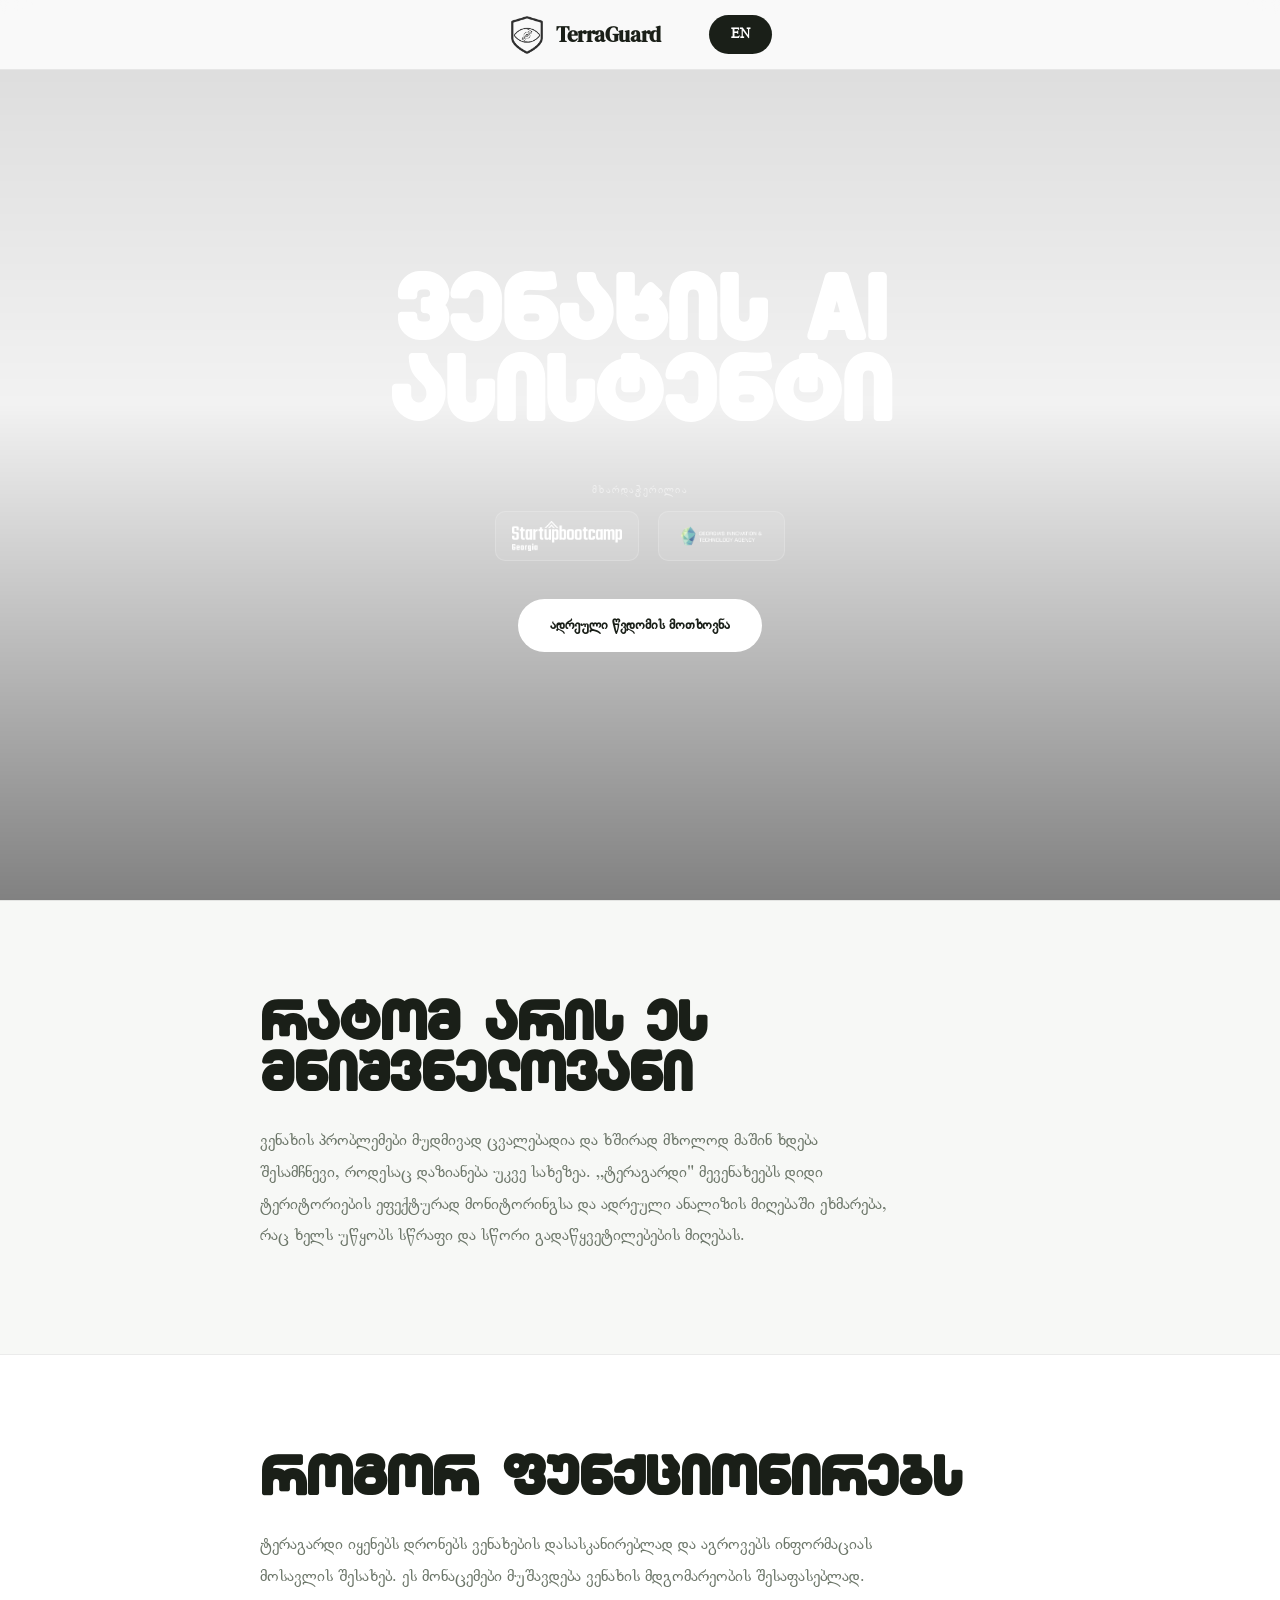
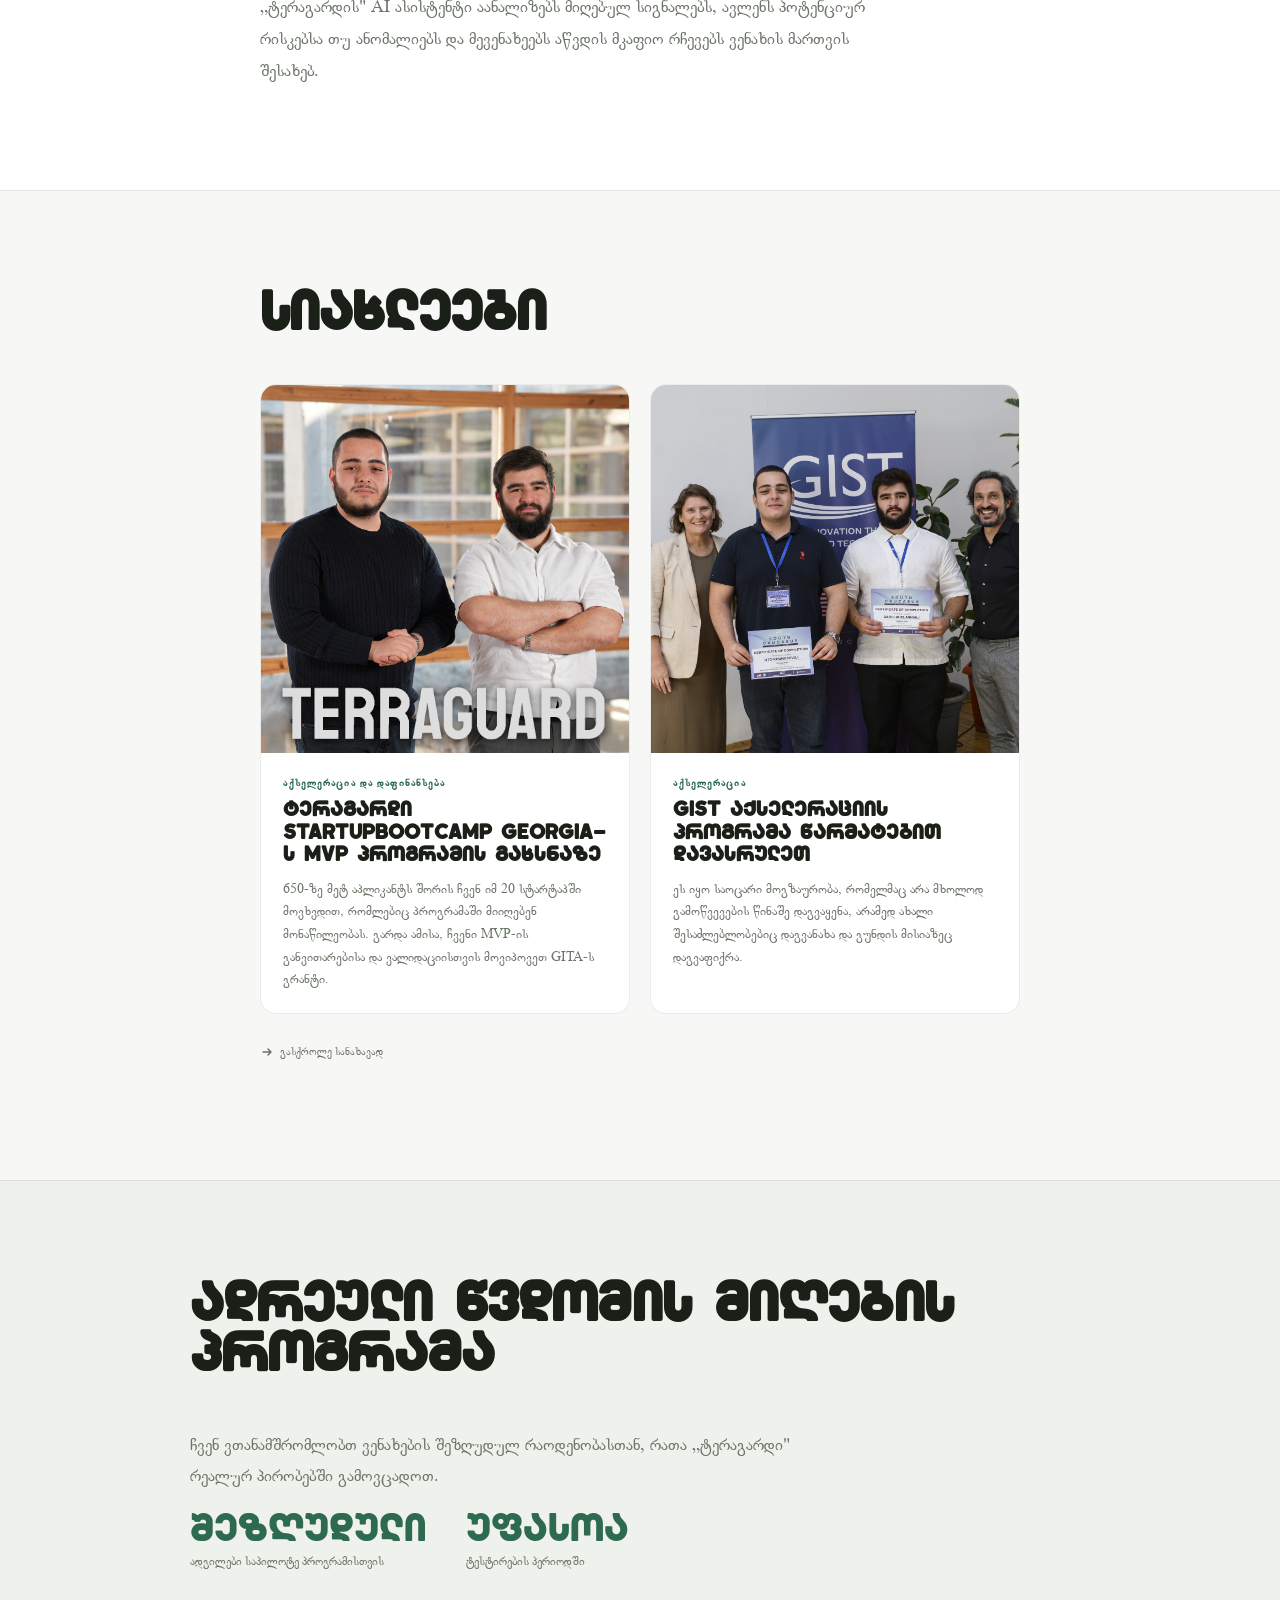
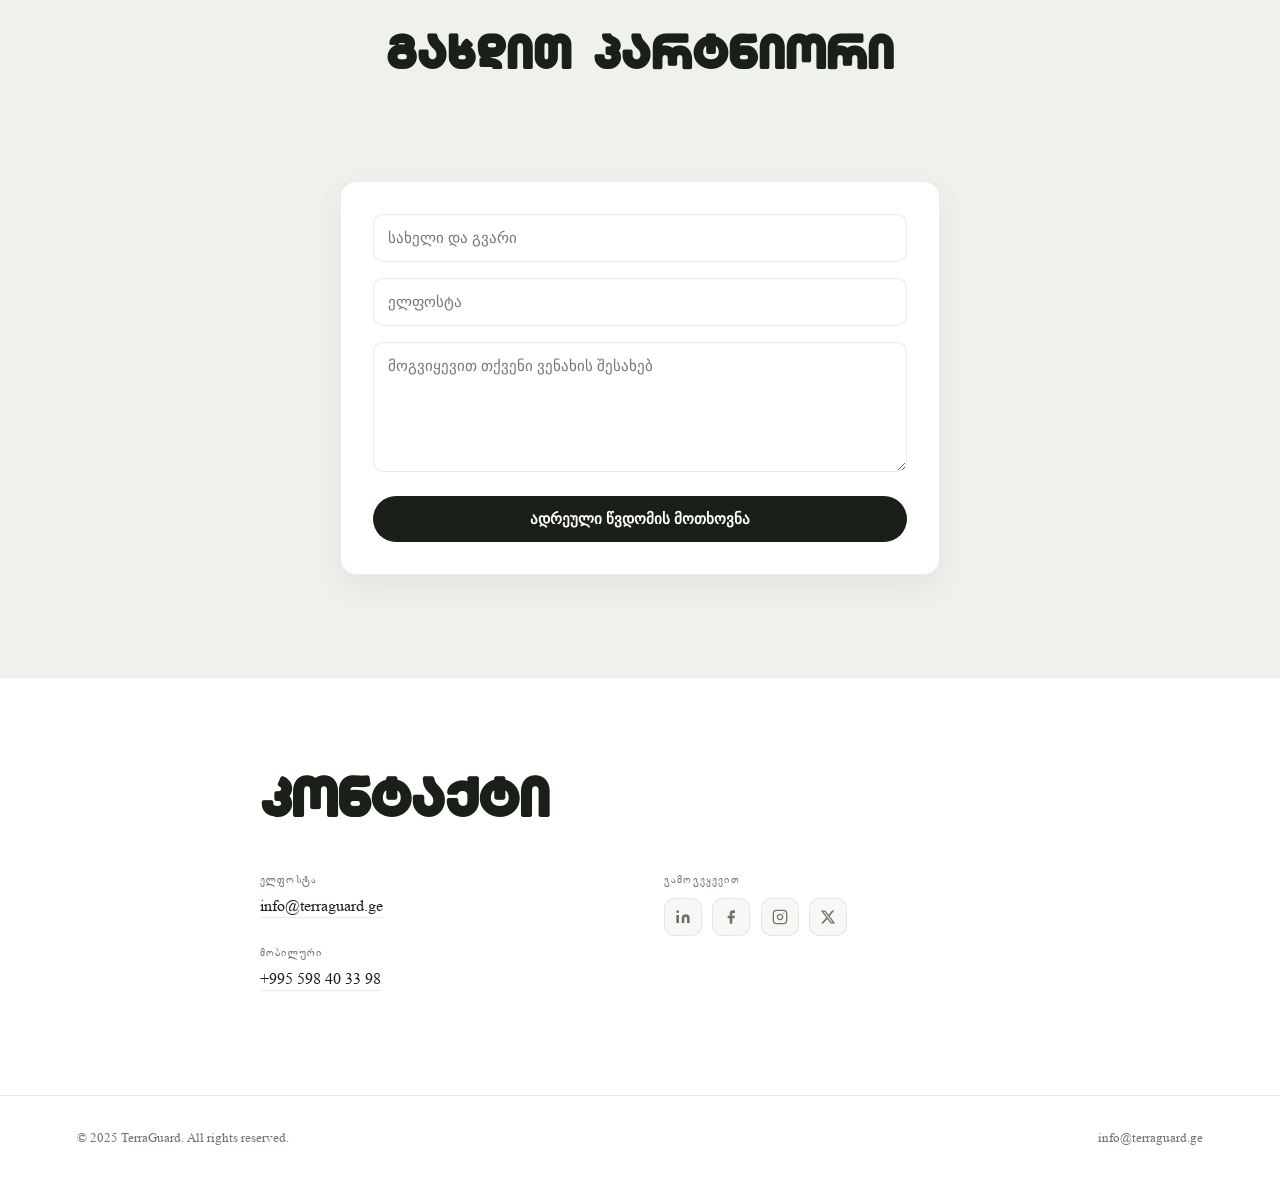
==== ka/index.html @ 5ac53cfb "Create index.html for TerraGuard website Add initial HTML structure for the TerraGuard website in Ge" ====
<!DOCTYPE html>
<html lang="ka">
<head>
<!--SEO -->
<meta property="og:title" content="TerraGuard — ვენახის AI ასისტენტი">
<meta property="og:description" content="TerraGuard იყენებს დრონებსა და AI-ს, რათა მევენახეებს დაეხმაროს დაავადების ადრეულ გამოვლენასა და მოსავლიანობის გაუმჯობესებაში.">
<meta property="og:image" content="https://terraguard.ge/og-image.png">
<meta property="og:image:width" content="1200">
<meta property="og:image:height" content="630">
<meta property="og:type" content="website">
<meta property="og:url" content="https://terraguard.ge/ka/">

<link rel="canonical" href="https://terraguard.ge/ka/" />
<link rel="alternate" hreflang="en" href="https://terraguard.ge/" />
<link rel="alternate" hreflang="ka" href="https://terraguard.ge/ka/" />
<meta name="robots" content="index, follow">
<meta name="twitter:card" content="summary_large_image">
<meta name="twitter:title" content="TerraGuard — ვენახის AI ასისტენტი">
<meta name="twitter:description" content="TerraGuard იყენებს დრონებსა და AI-ს, რათა მევენახეებს დაეხმაროს დაავადების ადრეულ გამოვლენასა და მოსავლიანობის გაუმჯობესებაში.">
<meta name="twitter:image" content="https://terraguard.ge/og-image.png">

<script type="application/ld+json">
{
  "@context": "https://schema.org",
  "@type": "Organization",
  "name": "TerraGuard",
  "url": "https://terraguard.ge",
  "logo": "https://terraguard.ge/profilePics/logo.png",
  "contactPoint": {
    "@type": "ContactPoint",
    "telephone": "+995598403398",
    "email": "info@terraguard.ge",
    "contactType": "customer support"
  },
  "sameAs": [
    "https://www.linkedin.com/company/terraguard/",
    "https://www.facebook.com/TerraguardAI",
    "https://www.instagram.com/terraguard.ge/",
    "https://x.com/TerraGuardge"
  ]
}
</script>

<meta charset="UTF-8">
<meta name="viewport" content="width=device-width, initial-scale=1.0">
<meta name="description" content="TerraGuard: AI-ზე დაფუძნებული ვენახის მონიტორინგი და პრეციზიული მევენახეობა. გამოავლინე დაავადება ადრეულ სტადიაზე და გააუმჯობესე მოსავლიანობა.">
<title>TerraGuard — ვენახის AI ასისტენტი</title>

<link rel="icon" type="image/png" href="../profilePics/web_logo.png">
<link rel="preconnect" href="https://fonts.googleapis.com">
<link rel="preconnect" href="https://fonts.gstatic.com" crossorigin>
<link href="https://fonts.googleapis.com/css2?family=DM+Serif+Display:ital@0;1&family=DM+Sans:ital,opsz,wght@0,9..40,300;0,9..40,400;0,9..40,500;0,9..40,600;1,9..40,300&display=swap" rel="stylesheet">
<link rel="stylesheet" href="../style.css">
</head>

<body>

<!-- NAV -->
<nav>
<a class="nav-logo" href="/ka/">
  <img src="../profilePics/logo.png" alt="TerraGuard-ის ლოგო">
  <strong>TerraGuard</strong>
</a>
<a class="nav-cta" href="/">EN</a>
</nav>

<!-- HERO -->
<section id="hero">
<div class="hero-bg"></div>
<div class="hero-content">
  <h1>ვენახის AI ასისტენტი</h1>
  <div class="backed-by">
    <span class="backed-by-label">მხარდაჭერილია</span>
    <div class="backed-by-logos">
      <a href="#"><img src="../profilePics/sbc.png" alt="Startupbootcamp Georgia პარტნიორი"></a>
      <a href="#"><img src="../profilePics/gita.png" alt="GITA პარტნიორის ლოგო"></a>
    </div>
  </div>
  <div class="hero-cta-wrap">
    <a class="btn-primary" href="#pilot">ადრეული წვდომის მოთხოვნა</a>
  </div>
</div>
</section>

<!-- WHY -->
<section id="why">
<div class="section-inner">
  <h2>რატომ არის ეს მნიშვნელოვანი</h2>
  <p class="body-text">ვენახის პრობლემები მუდმივად ცვალებადია და ხშირად მხოლოდ მაშინ ხდება შესამჩნევი, როდესაც დაზიანება უკვე სახეზეა. „ტერაგარდი" მევენახეებს დიდი ტერიტორიების ეფექტურად მონიტორინგსა და ადრეული ანალიზის მიღებაში ეხმარება, რაც ხელს უწყობს სწრაფი და სწორი გადაწყვეტილებების მიღებას.</p>
</div>
</section>

<!-- HOW -->
<section id="how">
<div class="section-inner">
  <h2>როგორ ფუნქციონირებს</h2>
  <p class="body-text">ტერაგარდი იყენებს დრონებს ვენახების დასასკანირებლად და აგროვებს ინფორმაციას მოსავლის შესახებ. ეს მონაცემები მუშავდება ვენახის მდგომარეობის შესაფასებლად. „ტერაგარდის" AI ასისტენტი აანალიზებს მიღებულ სიგნალებს, ავლენს პოტენციურ რისკებსა თუ ანომალიებს და მევენახეებს აწვდის მკაფიო რჩევებს ვენახის მართვის შესახებ.</p>
</div>
</section>

<!-- NEWS -->
<section id="news">
<div class="section-inner reveal">
  <h2>სიახლეები</h2>
</div>
<div class="section-inner">
  <div class="news-scroll-wrap">
    <div class="news-scroll">

      <div class="news-card">
        <div class="news-card-img">
          <img src="../profilePics/me da dachi.png" alt="Startupbootcamp Georgia MVP პროგრამა"
            onerror="this.style.display='none';this.parentNode.innerHTML='<div class=\'img-placeholder\'><svg width=\'40\' height=\'40\' viewBox=\'0 0 24 24\' fill=\'none\' stroke=\'#b8c9b0\' stroke-width=\'1.2\'><path d=\'M12 2L2 7l10 5 10-5-10-5z\'/><path d=\'M2 17l10 5 10-5\'/><path d=\'M2 12l10 5 10-5\'/></svg></div>'">
        </div>
        <div class="news-card-body">
          <span class="news-tag">აქსელერაცია და დაფინანსება</span>
          <h3>ტერაგარდი Startupbootcamp Georgia-ს MVP პროგრამის გახსნაზე</h3>
          <p>650-ზე მეტ აპლიკანტს შორის ჩვენ იმ 20 სტარტაპში მოვხვდით, რომლებიც პროგრამაში მიიღებენ მონაწილეობას. გარდა ამისა, ჩვენი MVP-ის განვითარებისა და ვალიდაციისთვის მოვიპოვეთ GITA-ს გრანტი.</p>
        </div>
      </div>

      <div class="news-card">
        <div class="news-card-img">
          <img src="../profilePics/12.jpg" alt="GIST აქსელერატორი"
            onerror="this.style.display='none';this.parentNode.innerHTML='<div class=\'img-placeholder\'><svg width=\'40\' height=\'40\' viewBox=\'0 0 24 24\' fill=\'none\' stroke=\'#b8c9b0\' stroke-width=\'1.2\'><path d=\'M12 2L2 7l10 5 10-5-10-5z\'/><path d=\'M2 17l10 5 10-5\'/><path d=\'M2 12l10 5 10-5\'/></svg></div>'">
        </div>
        <div class="news-card-body">
          <span class="news-tag">აქსელერაცია</span>
          <h3>GIST აქსელერაციის პროგრამა წარმატებით დავასრულეთ</h3>
          <p>ეს იყო საოცარი მოგზაურობა, რომელმაც არა მხოლოდ გამოწვევების წინაშე დაგვაყენა, არამედ ახალი შესაძლებლობებიც დაგვანახა და გუნდის მისიაზეც დაგვაფიქრა.</p>
        </div>
      </div>

      <div class="news-card">
        <div class="news-card-img">
          <img src="../profilePics/datafest-tbilisi.jpg" alt="DataFest Tbilisi"
            onerror="this.style.display='none';this.parentNode.innerHTML='<div class=\'img-placeholder\'><svg width=\'40\' height=\'40\' viewBox=\'0 0 24 24\' fill=\'none\' stroke=\'#b8c9b0\' stroke-width=\'1.2\'><rect x=\'3\' y=\'3\' width=\'18\' height=\'18\' rx=\'2\'/><polyline points=\'3 9 21 9\'/><polyline points=\'9 21 9 9\'/></svg></div>'">
        </div>
        <div class="news-card-body">
          <span class="news-tag">Event</span>
          <h3>TerraGuard DataFest Tbilisi-ზე</h3>
          <p>„ტერაგარდი" წარდგენილი იყო DataFest Tbilisi-ზე, სადაც AI მკვლევრები, სტარტაპერები და ინოვატორები გავიცანით.</p>
        </div>
      </div>

    </div>
    <div class="scroll-hint">
      <svg width="14" height="14" viewBox="0 0 14 14" fill="none"><path d="M3 7h8M8 4l3 3-3 3" stroke="currentColor" stroke-width="1.5" stroke-linecap="round" stroke-linejoin="round"/></svg>
      გასქროლე სანახავად
    </div>
  </div>
</div>
</section>

<!-- PILOT -->
<section id="pilot">
<div class="pilot-inner">
  <h2>ადრეული წვდომის მიღების პროგრამა</h2>
  <p class="body-text">ჩვენ ვთანამშრომლობთ ვენახების შეზღუდულ რაოდენობასთან, რათა „ტერაგარდი" რეალურ პირობებში გამოვცადოთ.</p>
  <div class="pilot-stat-row">
    <div class="stat">
      <span class="stat-num">შეზღუდული</span>
      <span class="stat-label">ადგილები საპილოტე პროგრამისთვის</span>
    </div>
    <div class="stat">
      <span class="stat-num">უფასოა</span>
      <span class="stat-label">ტესტირების პერიოდში</span>
    </div>
  </div>
  <h3 class="pilot-form-title">გახდით პარტნიორი</h3>
  <div class="contact-form-card">
    <form action="https://formspree.io/f/mzdjjvdy" method="POST" class="contact-form">
      <input type="text" name="name" placeholder="სახელი და გვარი" required>
      <input type="email" name="email" placeholder="ელფოსტა" required>
      <textarea name="message" placeholder="მოგვიყევით თქვენი ვენახის შესახებ" required></textarea>
      <button type="submit" class="contact-submit">ადრეული წვდომის მოთხოვნა</button>
    </form>
  </div>
</div>
</section>

<!-- CONTACT -->
<section id="contact">
<div class="section-inner">
  <div class="reveal"><h2>კონტაქტი</h2></div>
  <div class="contact-grid reveal">
    <div>
      <div class="contact-item">
        <span class="contact-label">ელფოსტა</span>
        <span class="contact-value"><a href="mailto:info@terraguard.ge">info@terraguard.ge</a></span>
      </div>
      <div class="contact-item" style="margin-top:1.5rem">
        <span class="contact-label">მობილური</span>
        <span class="contact-value"><a href="tel:+995598403398">+995 598 40 33 98</a></span>
      </div>
    </div>
    <div>
      <div class="contact-item">
        <span class="contact-label">გამოგვყევით</span>
        <div class="social-row">
          <a class="social-link" href="https://www.linkedin.com/company/terraguard/" aria-label="LinkedIn">
            <svg width="16" height="16" viewBox="0 0 24 24" fill="currentColor"><path d="M16 8a6 6 0 016 6v7h-4v-7a2 2 0 00-2-2 2 2 0 00-2 2v7h-4v-7a6 6 0 016-6z"/><rect x="2" y="9" width="4" height="12"/><circle cx="4" cy="4" r="2"/></svg>
          </a>
          <a class="social-link" href="https://www.facebook.com/TerraguardAI" aria-label="Facebook">
            <svg width="16" height="16" viewBox="0 0 24 24" fill="currentColor"><path d="M18 2h-3a5 5 0 00-5 5v3H7v4h3v8h4v-8h3l1-4h-4V7a1 1 0 011-1h3z"/></svg>
          </a>
          <a class="social-link" href="https://www.instagram.com/terraguard.ge/" aria-label="Instagram">
            <svg width="16" height="16" viewBox="0 0 24 24" fill="none" stroke="currentColor" stroke-width="2" stroke-linecap="round" stroke-linejoin="round"><rect x="2" y="2" width="20" height="20" rx="5" ry="5"/><path d="M16 11.37A4 4 0 1112.63 8 4 4 0 0116 11.37z"/><line x1="17.5" y1="6.5" x2="17.51" y2="6.5"/></svg>
          </a>
          <a class="social-link" href="https://x.com/TerraGuardge" aria-label="X">
            <svg width="16" height="16" viewBox="0 0 24 24" fill="currentColor"><path d="M18.244 2.25h3.308l-7.227 8.26 8.502 11.24H16.17l-5.214-6.817L4.99 21.75H1.68l7.73-8.835L1.254 2.25H8.08l4.713 6.231zm-1.161 17.52h1.833L7.084 4.126H5.117z"/></svg>
          </a>
        </div>
      </div>
    </div>
  </div>
</div>
</section>

<!-- FOOTER -->
<footer>
<span>© 2025 TerraGuard. All rights reserved.</span>
<a href="mailto:info@terraguard.ge">info@terraguard.ge</a>
</footer>

<script src="../script.js"></script>
</body>
</html>
---- style.css ----
:root {
    --bg:        #ffffff;
    --bg2:       #f7f8f6;
    --bg3:       #eff1ed;
    --border:    rgba(0,0,0,0.08);
    --border-h:  rgba(0,0,0,0.16);
    --text:      #1a1f18;
    --muted:     #6b7568;
    --accent:    #2d6a4f;
    --card-bg:   #ffffff;
  }

@font-face {
  font-family: "DachiLynx";
  src: url("Dachi the Lynx-46841546889.otf") format("opentype");
}

@font-face {
  font-family: "KaLiteraturuli";
  src: url("ka_literaturuli-25052516694.ttf") format("truetype");
}
html:lang(ka) body {
  font-family: "KaLiteraturuli", sans-serif;
}

html:lang(ka) h1,
html:lang(ka) h2,
html:lang(ka) h3,
html:lang(ka) .pilot-form-title,
html:lang(ka) .stat-num {
  font-family: "DachiLynx", serif;
}


  *, *::before, *::after { box-sizing: border-box; margin: 0; padding: 0; }
  html { scroll-behavior: smooth; }

  body {
    background: var(--bg);
    color: var(--text);
    font-family: "DM Sans", sans-serif;
    font-size: 16px;
    line-height: 1.6;
    overflow-x: hidden;
    -webkit-font-smoothing: antialiased;
  }

  /* ─── NAV ─────────────────────────────────────────────── */
/* NAV */
nav {
  position: fixed;
  top: 0;
  left: 0;
  right: 0;
  z-index: 100;

  display: flex;
  align-items: center;
  justify-content: center;
  gap: 3rem;

  height: 70px;
  padding: 0 2rem;

  background: rgba(255,255,255,0.82);
  backdrop-filter: blur(16px);
  border-bottom: 1px solid var(--border);
}

/* Logo + Brand */
.nav-logo {
  display: flex;
  align-items: center;
  gap: 10px;

  font-family: "DM Serif Display", serif !important;
  font-size: 1.3rem;
  font-weight: 600;
  letter-spacing: -0.02em;

  color: var(--text);
  text-decoration: none;
}

/* Logo image */
.nav-logo img {
  height: 38px;
  width: auto;
  object-fit: contain;
  display: block;
}

/* CTA Button */
.nav-cta {
  display: inline-flex;
  align-items: center;
  justify-content: center;

  padding: 9px 22px;
  border-radius: 999px;

  background: var(--text);
  color: #fff;

  font-size: 0.85rem;
  font-weight: 600;
  letter-spacing: 0.01em;

  text-decoration: none;

  transition: transform 0.18s ease,
              box-shadow 0.18s ease,
              background 0.18s ease;
}

.nav-cta:hover {
  background: var(--accent);
  transform: translateY(-1px);
  box-shadow: 0 6px 20px rgba(45,106,79,0.22);
}

@media (max-width: 640px) {

  nav {
    gap: 1rem;
    padding: 0 1rem;
    height: 64px;
  }

  .nav-logo {
    font-size: 1.15rem;
  }

  .nav-logo img {
    height: 34px;
  }

  .nav-cta {
    padding: 10px 18px;
    font-size: 0.8rem;
  }
}

  /* ─── HERO ─────────────────────────────────────────────── */
  #hero {
    position: relative;
    min-height: 100svh;
    display: flex; align-items: center; justify-content: center;
    text-align: center;
    padding: 7rem clamp(1.5rem, 6vw, 6rem) 5rem;
    overflow: hidden;
  }
  .hero-bg {
    position: absolute; inset: 0;
    background-image: url('profilePics/hero.png');
    background-size: cover; background-position: center;
    filter: brightness(0.4) saturate(0.7);
    transform: scale(1.02);
    transition: transform 8s ease-out;
  }
  #hero:hover .hero-bg { transform: scale(1.0); }
  .hero-bg::after {
    content: '';
    position: absolute; inset: 0;
    background: linear-gradient(180deg, rgba(0,0,0,0.15) 0%, rgba(0,0,0,0.05) 45%, rgba(0,0,0,0.5) 100%);
  }
  .hero-content {
    position: relative; z-index: 1;
    max-width: 720px;
    display: flex; flex-direction: column; align-items: center;
  }

  h1 {
     font-family: "DM Serif Display", serif;
    font-size: clamp(2.5rem, 6vw, 4.6rem);
    line-height: 1.1; letter-spacing: -0.02em;
    color: #fff;
    animation: fadeUp 0.8s 0.05s ease both;
  }

  .backed-by {
    display: flex; flex-direction: column; align-items: center; gap: 0.7rem;
    margin-top: 2.4rem;
    animation: fadeUp 0.8s 0.2s ease both;
  }
  .backed-by-label {
    font-size: 0.74rem; text-transform: uppercase; letter-spacing: 0.1em;
    color: rgba(255,255,255,0.5);
  }
  .backed-by-logos {
    display: flex; align-items: center; justify-content: center; gap: 1.2rem; flex-wrap: wrap;
  }
  .backed-by-logos a {
    display: flex; align-items: center;
    padding: 9px 16px; border-radius: 10px;
    background: rgba(255,255,255,0.1); border: 1px solid rgba(255,255,255,0.18);
    backdrop-filter: blur(6px);
    transition: background 0.2s, border-color 0.2s;
  }
  .backed-by-logos a:hover { background: rgba(255,255,255,0.18); border-color: rgba(255,255,255,0.3); }
  .backed-by-logos img { height: 30px; width: auto; object-fit: contain; filter: brightness(1.1) saturate(0.55); }

  .hero-cta-wrap {
    margin-top: 2.4rem;
    display: flex; align-items: center; justify-content: center; gap: 1rem; flex-wrap: wrap;
    animation: fadeUp 0.8s 0.32s ease both;
  }
  .btn-primary {
    display: inline-flex; align-items: center; gap: 8px;
    padding: 14px 32px; border-radius: 100px;
    background: #fff; color: var(--text);
    font-size: 0.95rem; font-weight: 600; text-decoration: none;
    transition: transform 0.22s, box-shadow 0.22s, background 0.22s, color 0.22s;
  }
  .btn-primary:hover {
    background: var(--accent); color: #fff;
    transform: translateY(-2px); box-shadow: 0 8px 28px rgba(45,106,79,0.35);
  }
  .btn-primary svg { flex-shrink: 0; }

  @keyframes fadeUp {
    from { opacity: 0; transform: translateY(20px); }
    to   { opacity: 1; transform: translateY(0); }
  }

  /* ─── SECTIONS ─────────────────────────────────────────── */
  section { padding: clamp(5rem, 8vw, 9rem) clamp(1.5rem, 6vw, 6rem); }
  section + section { border-top: 1px solid var(--border); }
  .section-inner { max-width: 760px; margin: 0 auto; }

  h2 {
     font-family: "DM Serif Display", serif;
    font-size: clamp(2rem, 4vw, 2.75rem);
    letter-spacing: -0.02em; line-height: 1.15;
    color: var(--text); margin-bottom: 1.3rem;
  }
  .body-text {
    font-size: clamp(1rem, 1.6vw, 1.1rem);
    color: var(--muted);
    line-height: 1.8; font-weight: 300;
    max-width: 640px;
  }

  /* ─── WHY / HOW ────────────────────────────────────────── */
  #why { background: var(--bg2); }
  #how { background: var(--bg); }

  /* ─── NEWS ─────────────────────────────────────────────── */
  #news { background: var(--bg2); overflow: hidden; }
  .news-scroll-wrap { margin-top: 2.5rem; padding-bottom: 1rem; }
  .news-scroll {
    display: flex; gap: 1.25rem;
    overflow-x: auto; scroll-snap-type: x mandatory;
    -webkit-overflow-scrolling: touch;
    padding-bottom: 0.75rem;
    scrollbar-width: thin; scrollbar-color: var(--border) transparent;
  }
  .news-scroll::-webkit-scrollbar { height: 4px; }
  .news-scroll::-webkit-scrollbar-thumb { background: var(--border); border-radius: 4px; }

  .news-card {
    flex: 0 0 calc(50% - 0.625rem);
    min-width: 280px;
    scroll-snap-align: start;
    border-radius: 16px;
    background: var(--card-bg);
    border: 1px solid var(--border);
    overflow: hidden;
    transition: border-color 0.25s, box-shadow 0.25s, transform 0.25s;
  }
  @media (max-width: 640px) { .news-card { flex: 0 0 86%; } }
  .news-card:hover { border-color: var(--border-h); box-shadow: 0 8px 28px rgba(0,0,0,0.07); transform: translateY(-3px); }
  .news-card-img {
  width: 100%;
  aspect-ratio: 1 / 1;
  overflow: hidden;
  background: var(--bg3);
}
  .news-card-img img { width: 100%; height: 100%; object-fit: cover; transition: transform 0.4s ease; display: block; }
  .news-card:hover .news-card-img img { transform: scale(1.04); }
  .news-card-img .img-placeholder {
    width: 100%; height: 100%; background: var(--bg3);
    display: flex; align-items: center; justify-content: center;
  }
  .news-card-body { padding: 1.4rem; }
  .news-card-body .news-tag {
    font-size: 0.7rem; text-transform: uppercase; letter-spacing: 0.1em;
    color: var(--accent); font-weight: 600; margin-bottom: 0.5rem; display: block;
  }
  .news-card-body h3 {
    font-family: "DM Serif Display", serif;
    font-size: 1.05rem; line-height: 1.35;
    color: var(--text); margin-bottom: 0.55rem;
  }
  .news-card-body p { font-size: 0.88rem; color: var(--muted); line-height: 1.6; }

  .scroll-hint {
    display: flex; align-items: center; gap: 6px;
    margin-top: 1rem; font-size: 0.78rem; color: var(--muted);
  }
  .scroll-hint svg { animation: nudge 1.6s ease-in-out infinite; }
  @keyframes nudge { 0%,100% { transform: translateX(0); } 50% { transform: translateX(5px); } }

  /* ─── PILOT ─────────────────────────────────────────────── */
  /* ─── PILOT ─────────────────────────────────────────────── */
#pilot { background: var(--bg3); }
.pilot-inner {
  max-width: 900px; margin: 0 auto;
  display: flex; flex-direction: column; align-items: flex-start; gap: 1.5rem;
}

.pilot-form-title{
  font-family: "DM Serif Display", serif;
  font-size:clamp(2rem, 3vw, 2.6rem);
  margin-top:2rem;
  margin-bottom:1.2rem;
  text-align:center;
  width:100%;
}

.pilot-stat-row { display: flex; gap: 2.5rem; flex-wrap: wrap; }
.stat { display: flex; flex-direction: column; gap: 2px; }
.stat-num { font-family: "DM Serif Display", serif; font-size: 2rem; color: var(--accent); line-height: 1; }
.stat-label { font-size: 0.82rem; color: var(--muted); }
#pilot .btn-primary { background: var(--text); color: #fff; }
#pilot .btn-primary:hover { background: var(--accent); color: #fff; }

/* Contact Form Card */
.contact-form-card{
  width:100%;
  max-width:760px;
  margin:3rem auto 0;
  padding:2.4rem;
  background:#fff;
  border-radius:16px;
  border:1px solid var(--border);
  box-shadow:0 12px 32px rgba(0,0,0,0.06);
}

  /* ─── CONTACT ───────────────────────────────────────────── */

/* ─── CONTACT ───────────────────────────────────────────── */

#contact { background: var(--bg); }

.contact-grid{
  display:grid;
  grid-template-columns:1fr 1fr;
  gap:3rem;
  margin-top:2.5rem;
}

@media (max-width:640px){
  .contact-grid{
    grid-template-columns:1fr;
    gap:2rem;
  }
}

.contact-item{
  display:flex;
  flex-direction:column;
  gap:0.3rem;
}

.contact-label{
  font-size:0.72rem;
  text-transform:uppercase;
  letter-spacing:0.1em;
  color:var(--muted);
}

.contact-value{
  font-size:1rem;
  font-weight:500;
  color:var(--text);
}

.contact-value a{
  color:var(--text);
  text-decoration:none;
  border-bottom:1px solid var(--border);
  padding-bottom:1px;
}

.contact-value a:hover{
  color:var(--accent);
  border-color:var(--accent);
}

.social-row{
  display:flex;
  gap:0.65rem;
  flex-wrap:wrap;
  margin-top:0.25rem;
}

.social-link{
  display:inline-flex;
  align-items:center;
  justify-content:center;
  width:38px;
  height:38px;
  border-radius:10px;
  background:var(--bg2);
  border:1px solid var(--border);
  color:var(--muted);
  transition:all .2s ease;
}

.social-link:hover{
  border-color:var(--border-h);
  color:var(--text);
  background:#fff;
  transform:translateY(-2px);
}

/* Contact Form Card */
.contact-form-card{
  max-width:600px;
  margin:3rem auto 0;
  padding:2rem;
  background:#fff;
  border-radius:16px;
  border:1px solid var(--border);
  box-shadow:0 12px 32px rgba(0,0,0,0.06);
}

/* Form layout */
.contact-form{
  display:flex;
  flex-direction:column;
  gap:1rem;
}

/* Inputs */
.contact-form input,
.contact-form textarea{
  width:100%;
  padding:13px 14px;
  border-radius:10px;
  border:1px solid var(--border);
  font-family: "DM Sans", sans-serif;
  font-size:0.95rem;
  background:#fff;
  transition:border-color .2s, box-shadow .2s;
}

.contact-form textarea{
  min-height:130px;
  resize:vertical;
  font-family: "DM Sans", sans-serif;
}

.contact-form input:focus,
.contact-form textarea:focus{
  outline:none;
  border-color:var(--accent);
  box-shadow:0 0 0 2px rgba(45,106,79,0.08);
}

/* Submit button */
.contact-submit{
  margin-top:.5rem;
  padding:14px;
  border:none;
  border-radius:100px;
  background:var(--text);
  color:#fff;
  font-weight:600;
  font-size:0.95rem;
  cursor:pointer;
  transition:transform .18s ease, box-shadow .18s ease, background .18s ease;
}

.contact-submit:hover{
  background:var(--accent);
  transform:translateY(-1px);
  box-shadow:0 8px 24px rgba(45,106,79,0.25);
}

/* Mobile */
@media (max-width:640px){
  .contact-form-card{
    padding:1.6rem;
  }
}

  /* ─── FOOTER ─────────────────────────────────────────────── */
  footer {
    border-top: 1px solid var(--border);
    padding: 2rem clamp(1.5rem, 6vw, 6rem);
    display: flex; align-items: center; justify-content: space-between; flex-wrap: wrap; gap: 1rem;
    font-size: 0.82rem; color: var(--muted);
  }
  footer a { color: var(--muted); text-decoration: none; }
  footer a:hover { color: var(--text); }

  /* ─── SCROLL REVEAL ──────────────────────────────────────── */
  .reveal { opacity: 0; transform: translateY(24px); transition: opacity 0.65s ease, transform 0.65s ease; }
  .reveal.visible { opacity: 1; transform: translateY(0); }
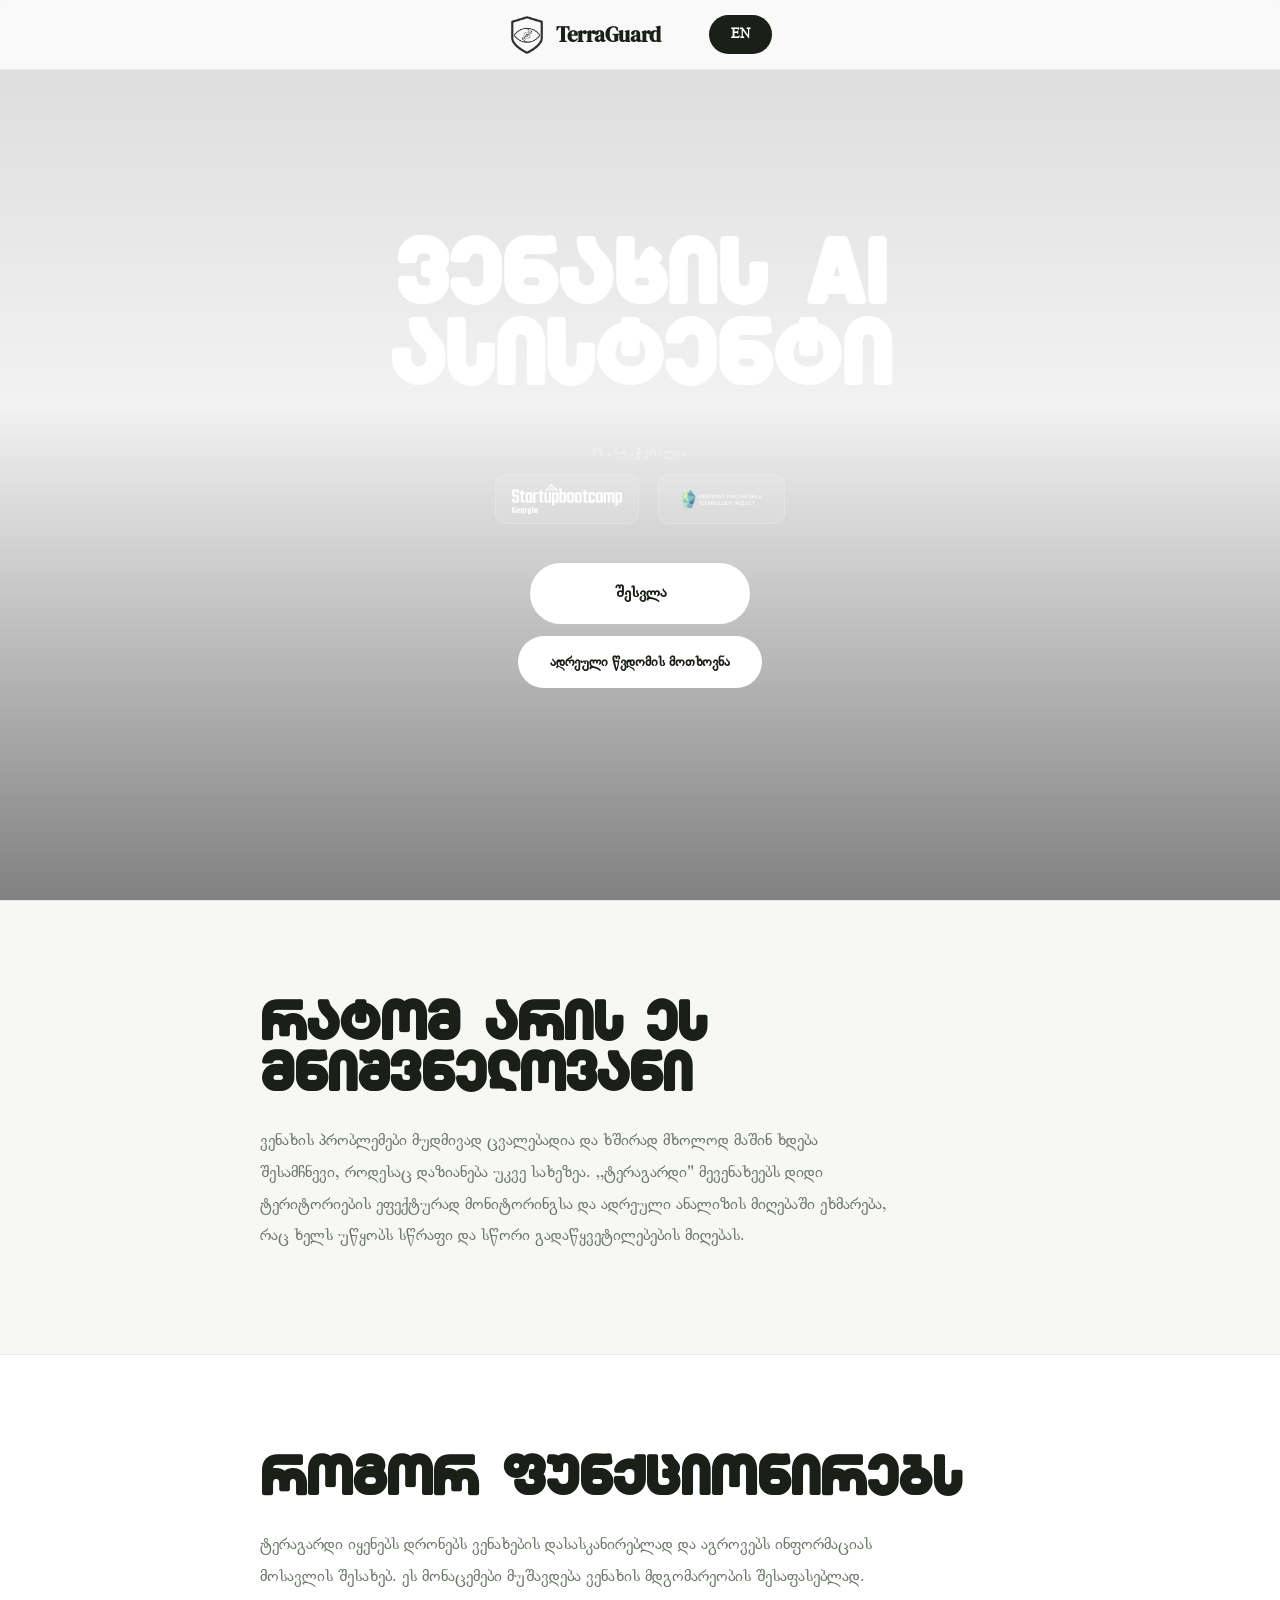
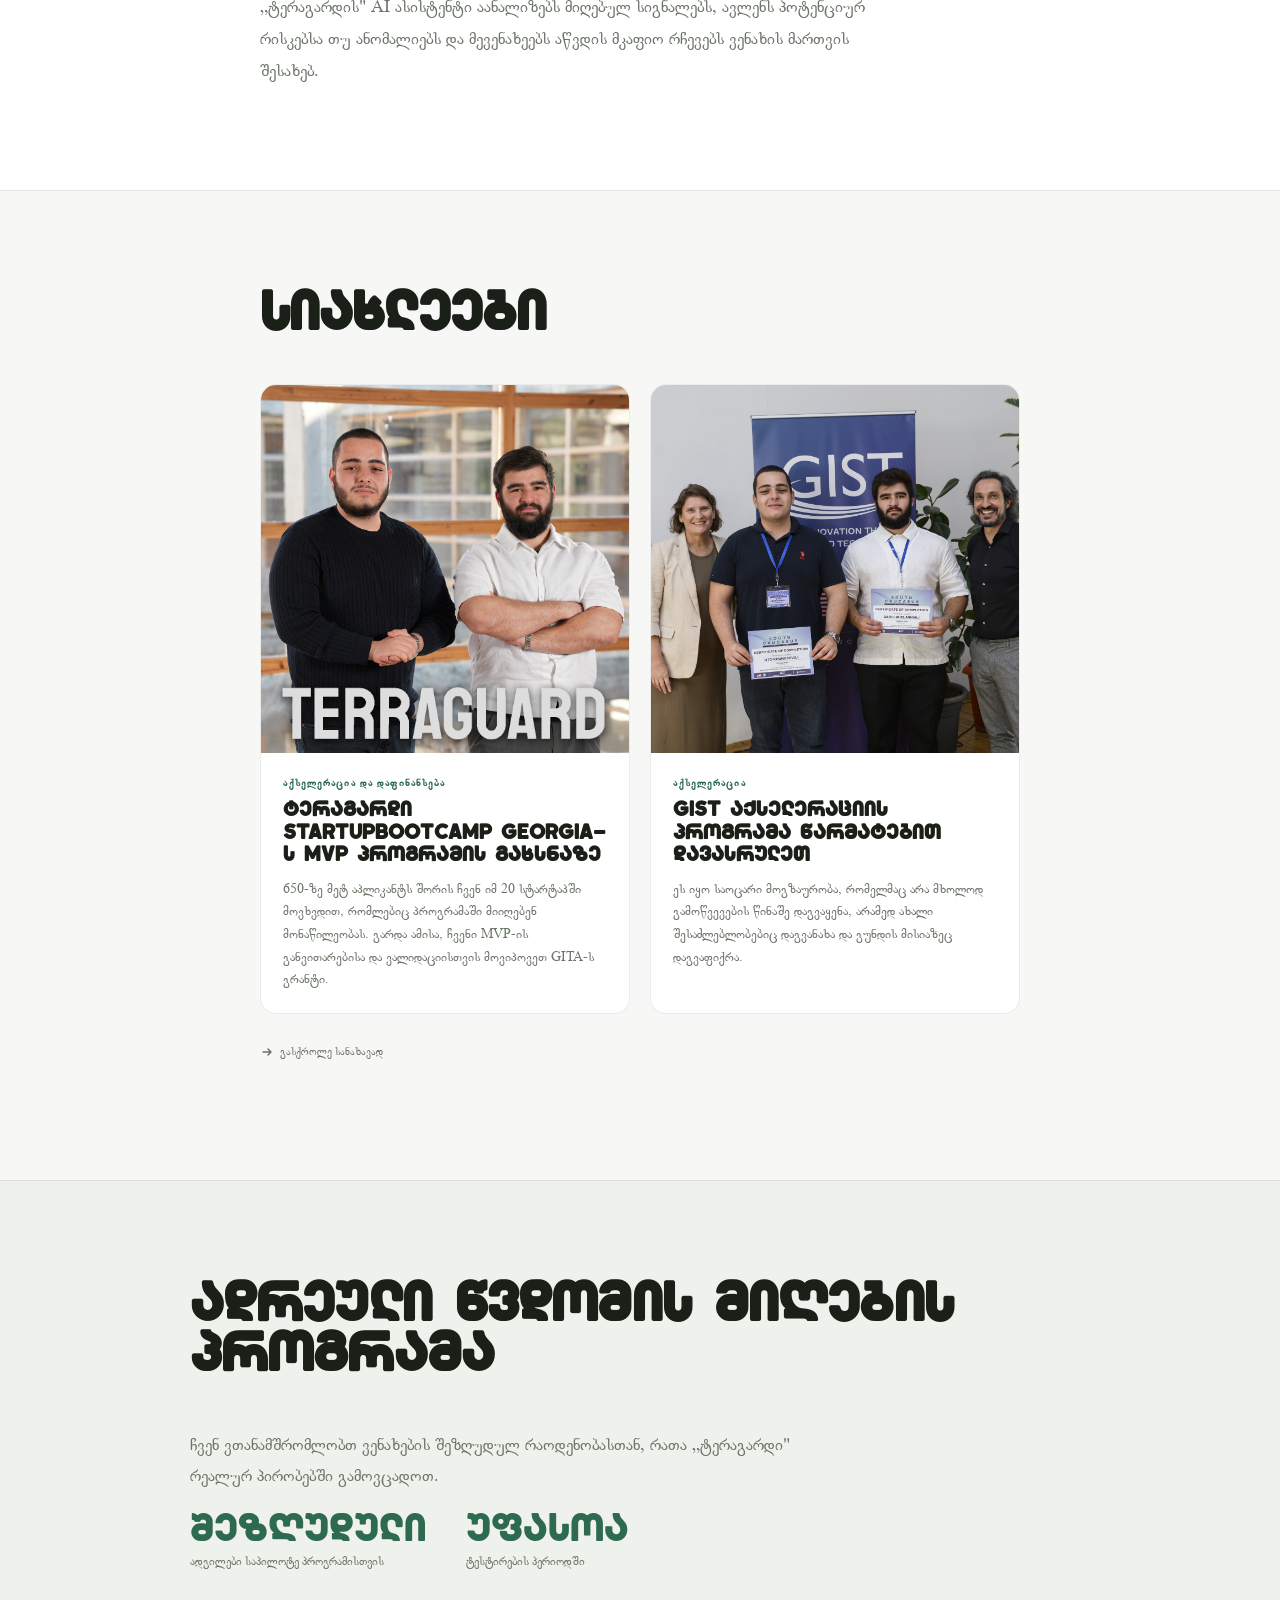
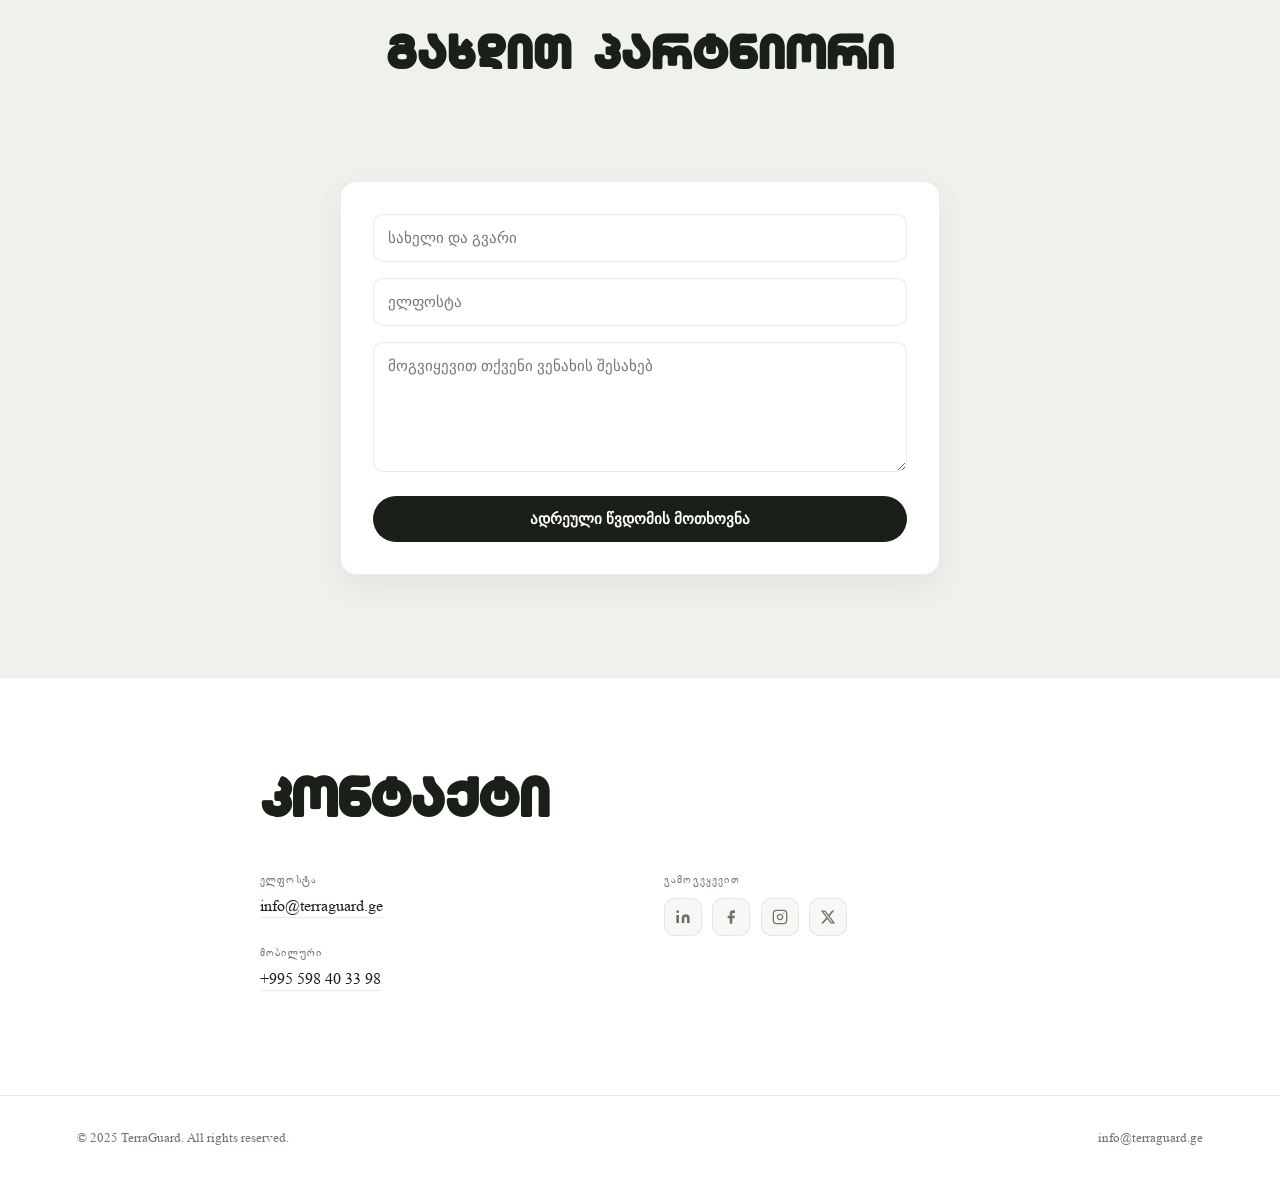
==== commit a43d65c2: "feat: add Log In button to hero CTA" ====
--- a/ka/index.html
+++ b/ka/index.html
@@ -76,9 +76,10 @@
       <a href="#"><img src="../profilePics/gita.png" alt="GITA პარტნიორის ლოგო"></a>
     </div>
   </div>
-  <div class="hero-cta-wrap">
-    <a class="btn-primary" href="#pilot">ადრეული წვდომის მოთხოვნა</a>
-  </div>
+<div class="hero-cta-wrap">
+  <a class="btn-login" href="https://app.terraguard.ge/" target="_blank" rel="noopener noreferrer">შესვლა</a>
+  <a class="btn-primary" href="#pilot">ადრეული წვდომის მოთხოვნა</a>
+</div>
 </div>
 </section>
 
--- a/style.css
+++ b/style.css
@@ -141,6 +141,19 @@
   }
 }
 
+.btn-login {
+  display: inline-flex; align-items: center; justify-content: center; gap: 8px;
+  padding: 17px 32px; border-radius: 100px;
+  min-width: 220px;
+  background: #fff; color: var(--text);
+  font-size: 1.05rem; font-weight: 600; text-decoration: none;
+  transition: transform 0.22s, box-shadow 0.22s, background 0.22s, color 0.22s;
+}
+.btn-login:hover {
+  background: var(--accent); color: #fff;
+  transform: translateY(-2px); box-shadow: 0 8px 28px rgba(45,106,79,0.35);
+}
+
   /* ─── HERO ─────────────────────────────────────────────── */
   #hero {
     position: relative;
@@ -200,18 +213,19 @@
   .backed-by-logos a:hover { background: rgba(255,255,255,0.18); border-color: rgba(255,255,255,0.3); }
   .backed-by-logos img { height: 30px; width: auto; object-fit: contain; filter: brightness(1.1) saturate(0.55); }
 
-  .hero-cta-wrap {
-    margin-top: 2.4rem;
-    display: flex; align-items: center; justify-content: center; gap: 1rem; flex-wrap: wrap;
-    animation: fadeUp 0.8s 0.32s ease both;
-  }
-  .btn-primary {
-    display: inline-flex; align-items: center; gap: 8px;
-    padding: 14px 32px; border-radius: 100px;
-    background: #fff; color: var(--text);
-    font-size: 0.95rem; font-weight: 600; text-decoration: none;
-    transition: transform 0.22s, box-shadow 0.22s, background 0.22s, color 0.22s;
-  }
+.hero-cta-wrap {
+  margin-top: 2.4rem;
+  display: flex; flex-direction: column; align-items: center; gap: 0.75rem;
+  animation: fadeUp 0.8s 0.32s ease both;
+}
+.btn-primary {
+  display: inline-flex; align-items: center; justify-content: center; gap: 8px;
+  padding: 14px 32px; border-radius: 100px;
+  min-width: 220px;
+  background: #fff; color: var(--text);
+  font-size: 0.95rem; font-weight: 600; text-decoration: none;
+  transition: transform 0.22s, box-shadow 0.22s, background 0.22s, color 0.22s;
+}
   .btn-primary:hover {
     background: var(--accent); color: #fff;
     transform: translateY(-2px); box-shadow: 0 8px 28px rgba(45,106,79,0.35);
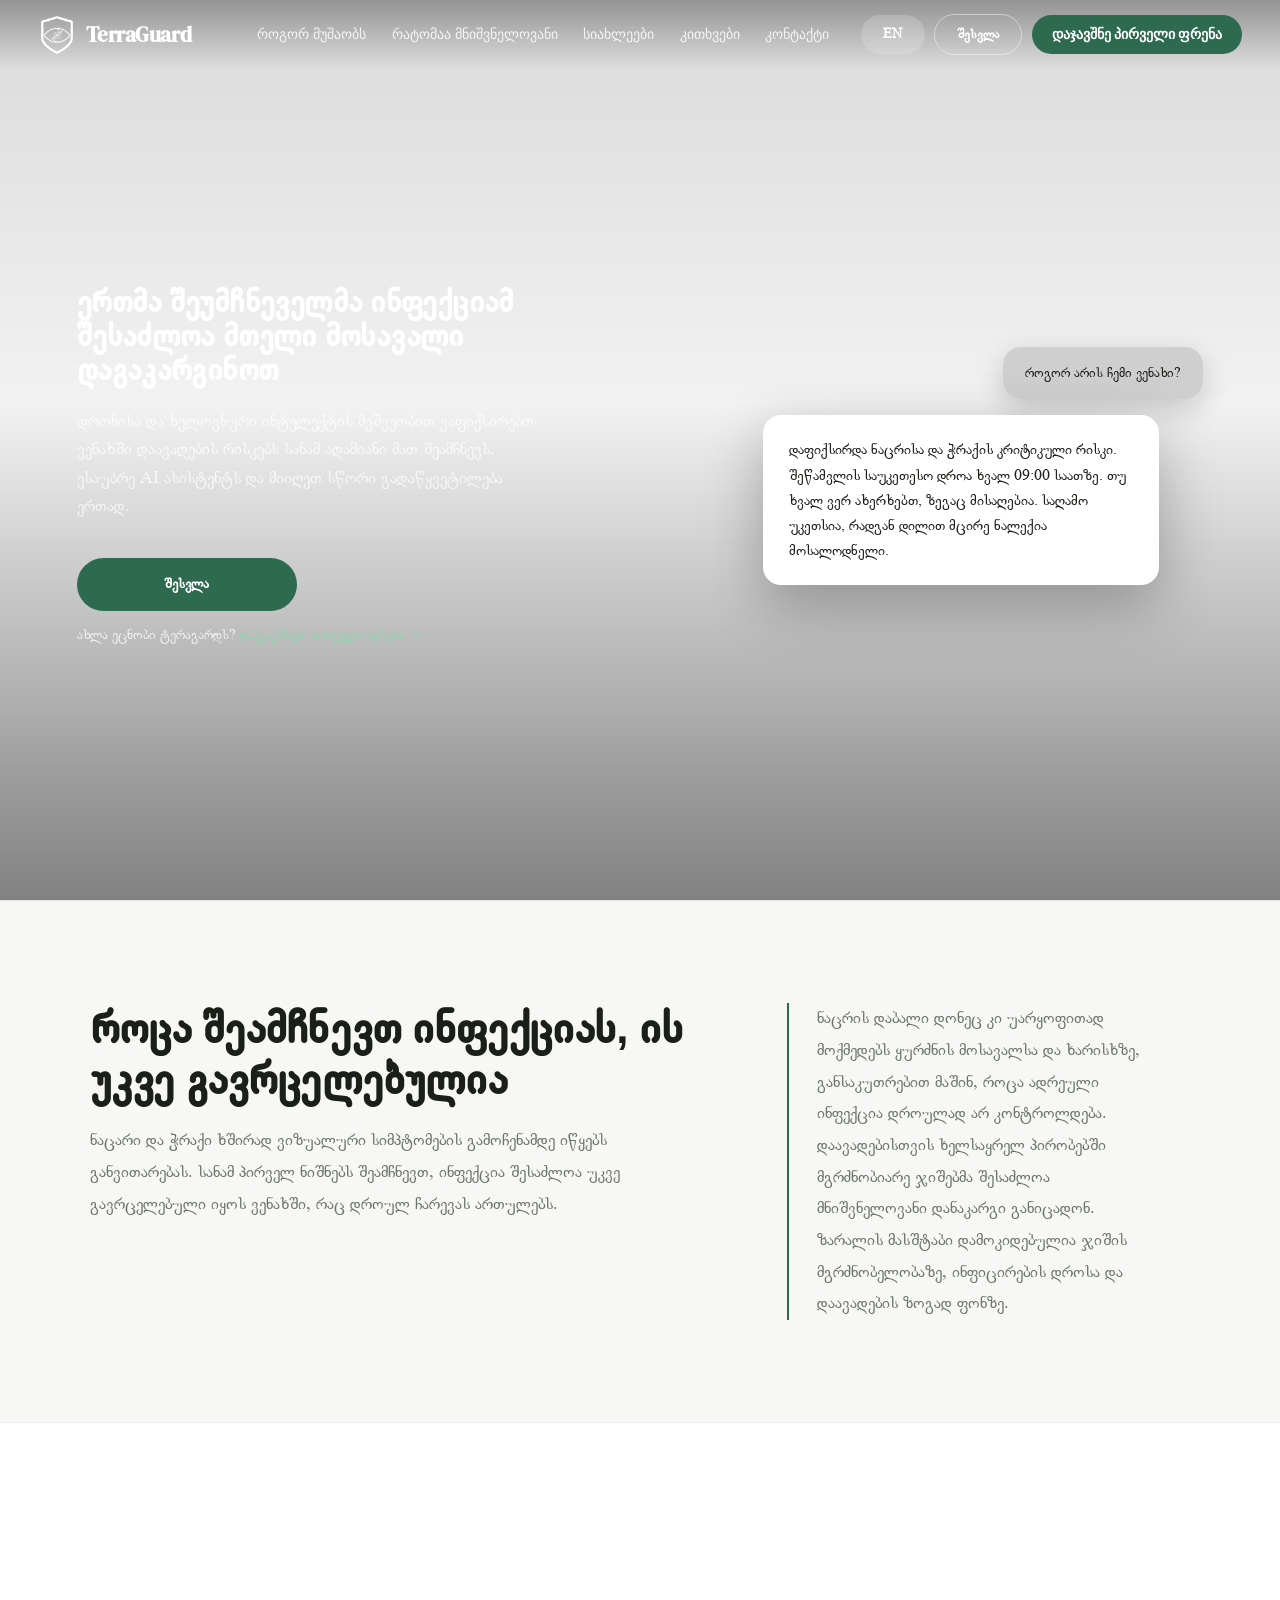
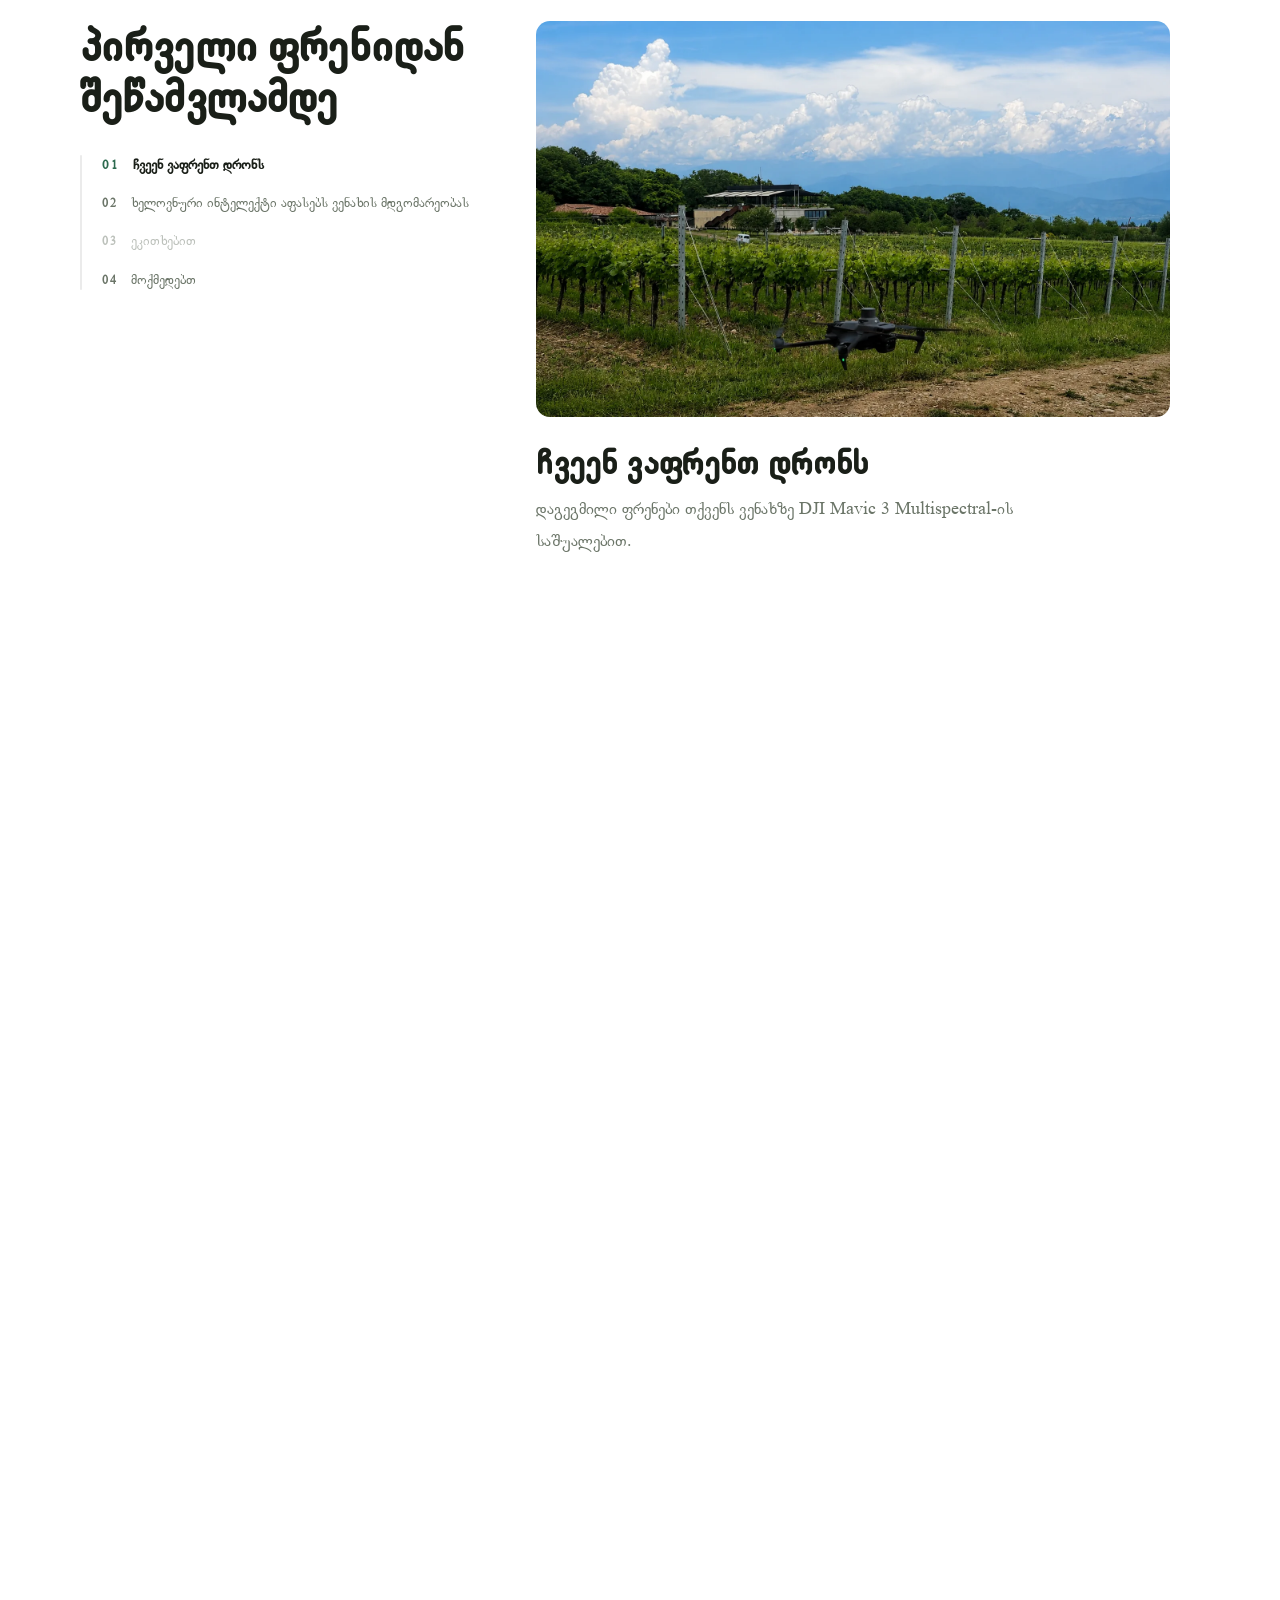
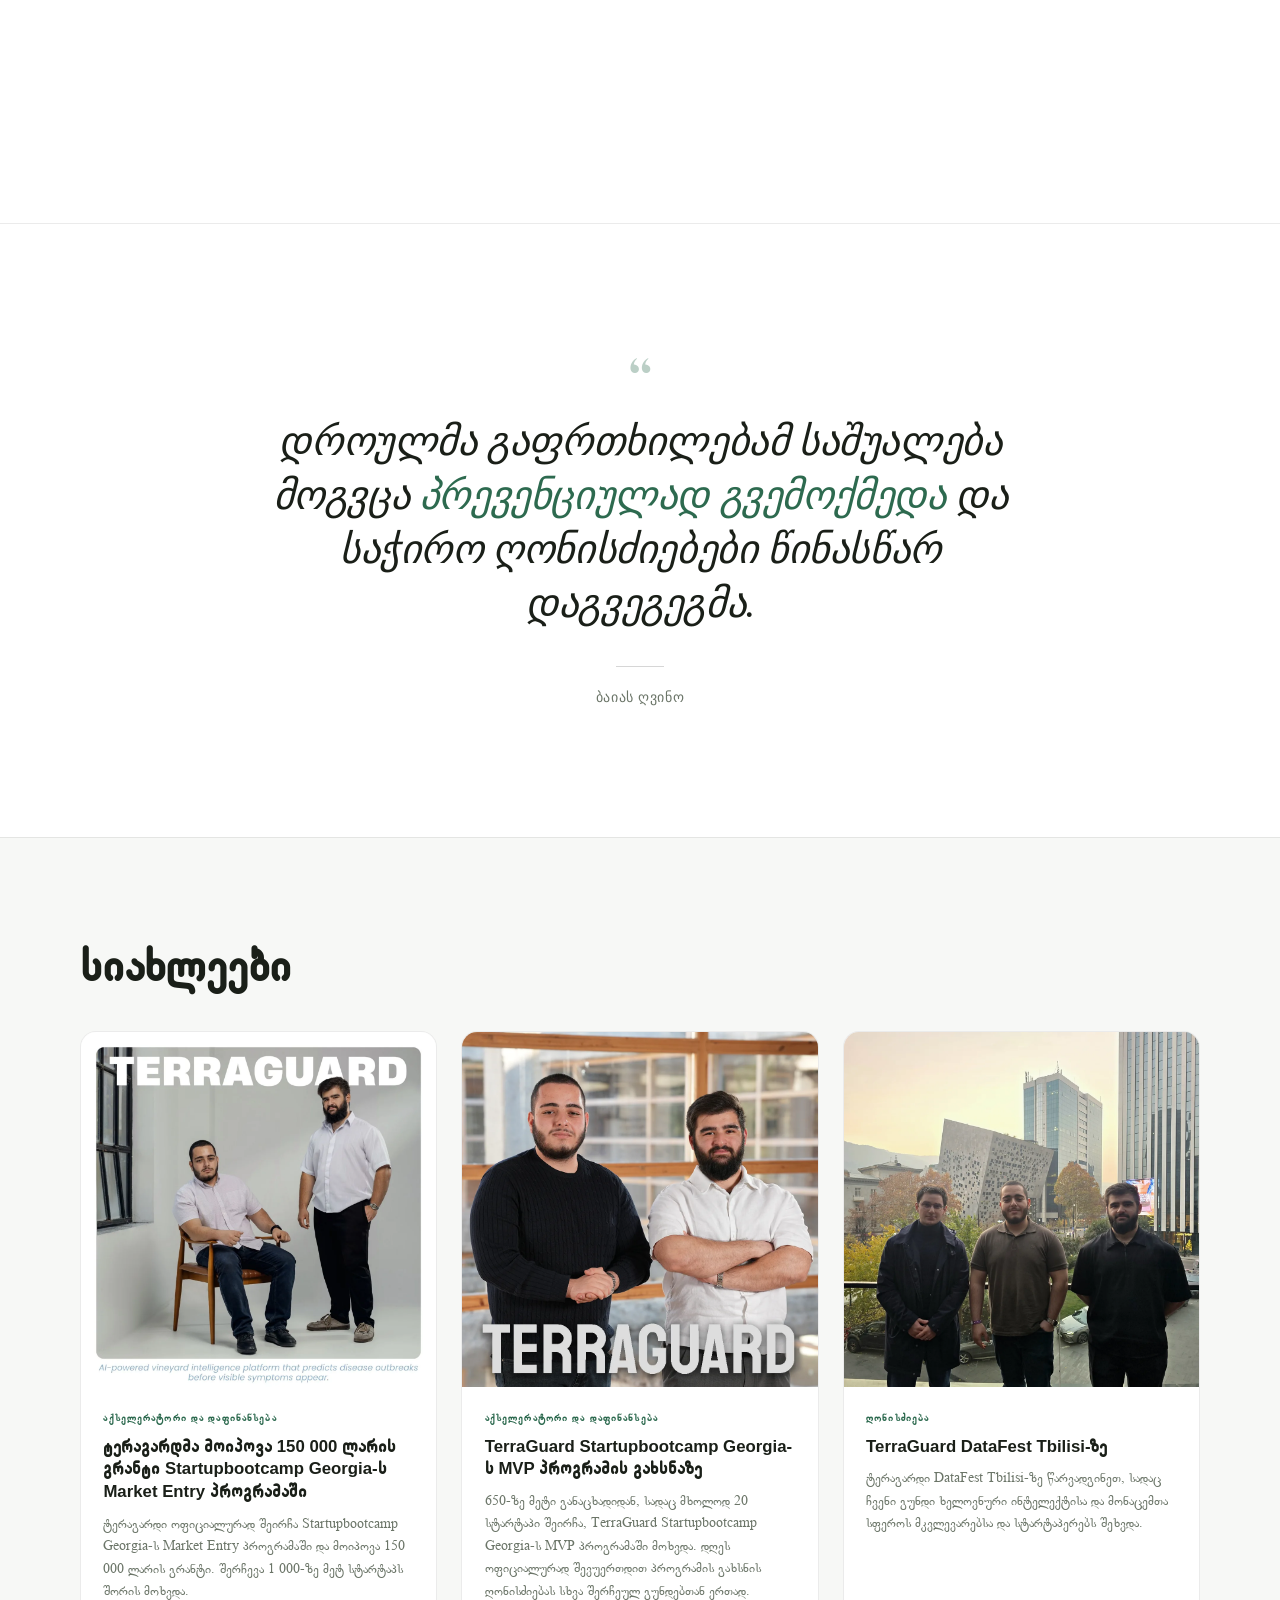
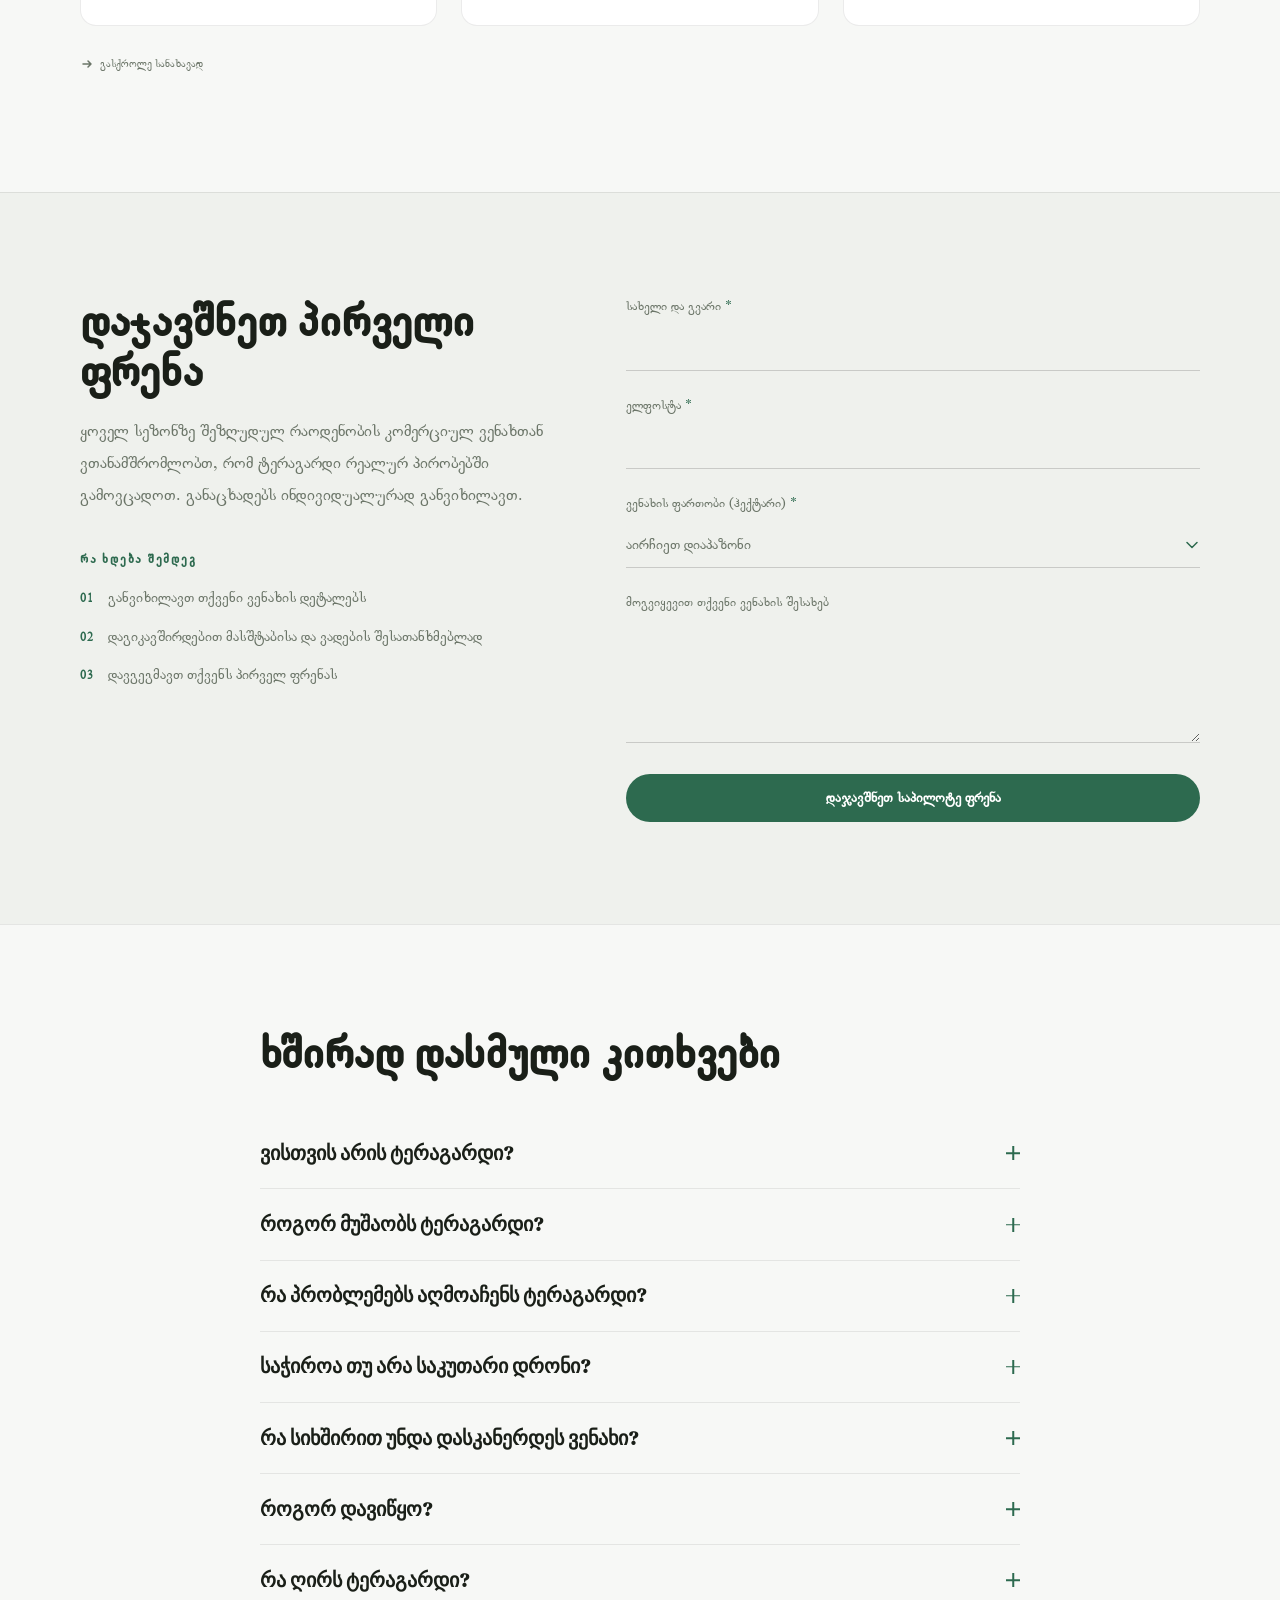
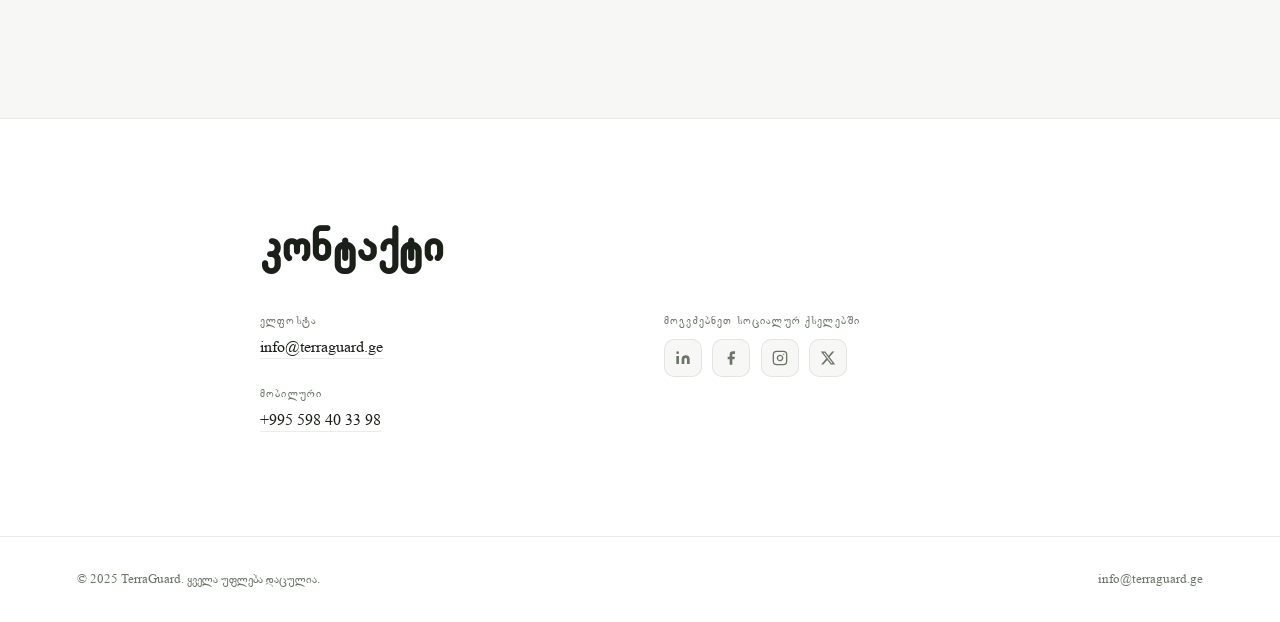
==== commit 05c4a25d: "Redesign landing page, add Georgian locale, SEO infra and asset cleanup Page: - Rebuild hero as two-" ====
--- a/ka/index.html
+++ b/ka/index.html
@@ -2,22 +2,28 @@
 <html lang="ka">
 <head>
 <!--SEO -->
-<meta property="og:title" content="TerraGuard — ვენახის AI ასისტენტი">
-<meta property="og:description" content="TerraGuard იყენებს დრონებსა და AI-ს, რათა მევენახეებს დაეხმაროს დაავადების ადრეულ გამოვლენასა და მოსავლიანობის გაუმჯობესებაში.">
+<meta property="og:title" content="TerraGuard | ვენახის დაავადებების ადრეული აღმოჩენა">
+<meta property="og:description" content="TerraGuard დრონის მულტისპექტრული გადაღებითა და ხელოვნური ინტელექტით ამოიცნობს ნაცარს, ჭრაქს და ვაზის სტრესს ვენახში, ვიზუალური სიმპტომების გამოჩენამდე.">
 <meta property="og:image" content="https://terraguard.ge/og-image.png">
 <meta property="og:image:width" content="1200">
 <meta property="og:image:height" content="630">
 <meta property="og:type" content="website">
 <meta property="og:url" content="https://terraguard.ge/ka/">
+<meta property="og:locale" content="ka_GE">
+<meta property="og:locale:alternate" content="en_US">
 
 <link rel="canonical" href="https://terraguard.ge/ka/" />
 <link rel="alternate" hreflang="en" href="https://terraguard.ge/" />
 <link rel="alternate" hreflang="ka" href="https://terraguard.ge/ka/" />
+<link rel="alternate" hreflang="x-default" href="https://terraguard.ge/" />
 <meta name="robots" content="index, follow">
 <meta name="twitter:card" content="summary_large_image">
-<meta name="twitter:title" content="TerraGuard — ვენახის AI ასისტენტი">
-<meta name="twitter:description" content="TerraGuard იყენებს დრონებსა და AI-ს, რათა მევენახეებს დაეხმაროს დაავადების ადრეულ გამოვლენასა და მოსავლიანობის გაუმჯობესებაში.">
+<meta name="twitter:title" content="TerraGuard | ვენახის დაავადებების ადრეული აღმოჩენა">
+<meta name="twitter:description" content="TerraGuard დრონის მულტისპექტრული გადაღებითა და ხელოვნური ინტელექტით ამოიცნობს ნაცარს, ჭრაქს და ვაზის სტრესს ვენახში, ვიზუალური სიმპტომების გამოჩენამდე.">
 <meta name="twitter:image" content="https://terraguard.ge/og-image.png">
+
+<meta name="description" content="TerraGuard დრონის მულტისპექტრული გადაღებითა და ხელოვნური ინტელექტით ამოიცნობს ნაცარს, ჭრაქს და ვაზის სტრესს ვენახში, ვიზუალური სიმპტომების გამოჩენამდე.">
+<meta name="keywords" content="ვენახის მონიტორინგი, ნაცრის აღმოჩენა, ჭრაქი, დრონი მევენახეობაში, აგროტექნოლოგია საქართველო, პრეციზიული მევენახეობა">
 
 <script type="application/ld+json">
 {
@@ -26,6 +32,10 @@
   "name": "TerraGuard",
   "url": "https://terraguard.ge",
   "logo": "https://terraguard.ge/profilePics/logo.png",
+  "description": "ტერაგარდი დრონიდან მიღებული მულტისპექტრული მონაცემებითა და ხელოვნური ინტელექტით ამოიცნობს სოკოვან დაავადებებსა და ვაზის სტრესს ვენახში, ვიზუალური სიმპტომების გამოჩენამდე.",
+  "foundingDate": "2025",
+  "foundingLocation": "Tbilisi, Georgia",
+  "areaServed": "Georgia",
   "contactPoint": {
     "@type": "ContactPoint",
     "telephone": "+995598403398",
@@ -41,12 +51,89 @@
 }
 </script>
 
+<script type="application/ld+json">
+{
+  "@context": "https://schema.org",
+  "@type": "WebSite",
+  "name": "TerraGuard",
+  "url": "https://terraguard.ge",
+  "inLanguage": "ka"
+}
+</script>
+
+<script type="application/ld+json">
+{
+  "@context": "https://schema.org",
+  "@type": "FAQPage",
+  "inLanguage": "ka",
+  "mainEntity": [
+    {
+      "@type": "Question",
+      "name": "ვისთვის არის ტერაგარდი?",
+      "acceptedAnswer": {
+        "@type": "Answer",
+        "text": "ტერაგარდი შექმნილია კომერციული ვენახებისთვის, მარნებისთვის, მევენახეობის სპეციალისტებისა და აგრონომ-კონსულტანტებისთვის, რომლებსაც სურთ ყურძნის ხარისხის გაუმჯობესება, ზედმეტი შემოვლების შემცირება და უფრო ეფექტური გადაწყვეტილებების მიღება."
+      }
+    },
+    {
+      "@type": "Question",
+      "name": "როგორ მუშაობს ტერაგარდი?",
+      "acceptedAnswer": {
+        "@type": "Answer",
+        "text": "ტერაგარდი აერთიანებს დრონის მაღალი გარჩევადობის სურათებს ამინდისა და გარემოს მონაცემებთან. ჩვენი AI აანალიზებს თქვენს ვენახს და მოხერხებული AI თანაპილოტის საშუალებით გაძლევთ მკაფიო, პრაქტიკულ დასკვნებს."
+      }
+    },
+    {
+      "@type": "Question",
+      "name": "რა პრობლემებს აღმოაჩენს ტერაგარდი?",
+      "acceptedAnswer": {
+        "@type": "Answer",
+        "text": "მჟამად ტერაგარდი ეხმარება სოკოვანი დაავადებების ადრეულ ამოცნობაში, მათ შორის ნაცრისა და ჭრაქის (სხვა დაავადებები დამუშავების პროცესშია), ასევე წყლის დეფიციტისა და მორწყვის ხარვეზების, საკვები ელემენტების ნაკლებობის, ვაზის მდგომარეობის არაერთგვაროვნებისა და იმ უბნების გამოვლენაში, რომლებიც ადგილზე შემოწმებას საჭიროებს."
+      }
+    },
+    {
+      "@type": "Question",
+      "name": "საჭიროა თუ არა საკუთარი დრონი?",
+      "acceptedAnswer": {
+        "@type": "Answer",
+        "text": "არა. საქართველოში ფრენებს ჩვენი გუნდი ახორციელებს. თქვენ იღებთ ანალიზს და წვდომას ტერაგარდის AI ასისტენტზე. სხვა ქვეყნებში შეგიძლიათ ითანამშრომლოთ ჩვენს პარტნიორ დრონის ოპერატორებთან ან გამოიყენოთ საკუთარი დრონი."
+      }
+    },
+    {
+      "@type": "Question",
+      "name": "რა სიხშირით უნდა დასკანერდეს ვენახი?",
+      "acceptedAnswer": {
+        "@type": "Answer",
+        "text": "ვეგეტაციის პერიოდში ვენახების უმეტესობისთვის ოპტიმალურია სკანირება კვირაში ერთხელ. დამატებითი ფრენა რეკომენდებულია ამინდის მკვეთრი ცვლილების შემდეგ ან დაავადების მაღალი რისკის დროს."
+      }
+    },
+    {
+      "@type": "Question",
+      "name": "როგორ დავიწყო?",
+      "acceptedAnswer": {
+        "@type": "Answer",
+        "text": "მოითხოვეთ დემო ან გამოაგზავნეთ განაცხადი. გავეცნობით თქვენს ვენახს და აგიხსნით, როგორ ინტეგრირდება ტერაგარდი თქვენს სამუშაო პროცესში."
+      }
+    },
+    {
+      "@type": "Question",
+      "name": "რა ღირს ტერაგარდი?",
+      "acceptedAnswer": {
+        "@type": "Answer",
+        "text": "ფასი დამოკიდებულია ვენახის ფართობზე, დანერგვის მოთხოვნებსა და მომსახურების მოდელზე. დაგვიკავშირდით ინდივიდუალური შეთავაზებისთვის ან საპილოტე პროგრამის განსახილველად."
+      }
+    }
+  ]
+}
+</script>
+
 <meta charset="UTF-8">
 <meta name="viewport" content="width=device-width, initial-scale=1.0">
-<meta name="description" content="TerraGuard: AI-ზე დაფუძნებული ვენახის მონიტორინგი და პრეციზიული მევენახეობა. გამოავლინე დაავადება ადრეულ სტადიაზე და გააუმჯობესე მოსავლიანობა.">
-<title>TerraGuard — ვენახის AI ასისტენტი</title>
+<title>TerraGuard | ვენახის დაავადებების ადრეული აღმოჩენა</title>
 
 <link rel="icon" type="image/png" href="../profilePics/web_logo.png">
+<link rel="manifest" href="/site.webmanifest">
+<meta name="theme-color" content="#2d6a4f">
 <link rel="preconnect" href="https://fonts.googleapis.com">
 <link rel="preconnect" href="https://fonts.gstatic.com" crossorigin>
 <link href="https://fonts.googleapis.com/css2?family=DM+Serif+Display:ital@0;1&family=DM+Sans:ital,opsz,wght@0,9..40,300;0,9..40,400;0,9..40,500;0,9..40,600;1,9..40,300&display=swap" rel="stylesheet">
@@ -56,91 +143,223 @@
 <body>
 
 <!-- NAV -->
-<nav>
-<a class="nav-logo" href="/ka/">
-  <img src="../profilePics/logo.png" alt="TerraGuard-ის ლოგო">
-  <strong>TerraGuard</strong>
-</a>
-<a class="nav-cta" href="/">EN</a>
+<nav class="site-nav" aria-label="მთავარი ნავიგაცია">
+  <a class="nav-logo" href="#hero">
+    <img src="../profilePics/logo.png" alt="TerraGuard-ის ლოგო">
+    <strong>TerraGuard</strong>
+  </a>
+
+  <button type="button" class="site-nav-toggle" aria-expanded="false" aria-controls="site-nav-menu" aria-label="მენიუს გახსნა" data-label-open="მენიუს გახსნა" data-label-close="მენიუს დახურვა">
+    <span class="site-nav-burger" aria-hidden="true"></span>
+  </button>
+
+  <div class="site-nav-menu" id="site-nav-menu">
+    <ul class="site-nav-links">
+      <li><a class="site-nav-link" href="#how">როგორ მუშაობს</a></li>
+      <li><a class="site-nav-link" href="#why">რატომაა მნიშვნელოვანი</a></li>
+      <li><a class="site-nav-link" href="#news">სიახლეები</a></li>
+      <li><a class="site-nav-link" href="#faq">კითხვები</a></li>
+      <li><a class="site-nav-link" href="#contact">კონტაქტი</a></li>
+    </ul>
+    <div class="site-nav-actions">
+      <a class="nav-cta" href="/">EN</a>
+      <a class="nav-login" href="https://app.terraguard.ge/" target="_blank" rel="noopener noreferrer">შესვლა</a>
+      <a class="site-nav-cta" href="#pilot">დაჯავშნე პირველი ფრენა</a>
+    </div>
+  </div>
 </nav>
 
 <!-- HERO -->
 <section id="hero">
 <div class="hero-bg"></div>
 <div class="hero-content">
-  <h1>ვენახის AI ასისტენტი</h1>
-  <div class="backed-by">
-    <span class="backed-by-label">მხარდაჭერილია</span>
-    <div class="backed-by-logos">
-      <a href="#"><img src="../profilePics/sbc.png" alt="Startupbootcamp Georgia პარტნიორი"></a>
-      <a href="#"><img src="../profilePics/gita.png" alt="GITA პარტნიორის ლოგო"></a>
-    </div>
-  </div>
-<div class="hero-cta-wrap">
-  <a class="btn-login" href="https://app.terraguard.ge/" target="_blank" rel="noopener noreferrer">შესვლა</a>
-  <a class="btn-primary" href="#pilot">ადრეული წვდომის მოთხოვნა</a>
-</div>
+  <div class="hero-left">
+    <h1>ერთმა შეუმჩნეველმა ინფექციამ შესაძლოა მთელი მოსავალი დაგაკარგინოთ</h1>
+    <p class="hero-subtext">დრონისა და ხელოვნური ინტელექტის მეშვეობით ვაფიქსირებთ ვენახში დაავადების რისკებს სანამ ადამიანი მათ შეამჩნევს. ესაუბრე AI ასისტენტს და მიიღეთ სწორი გადაწყვეტილება ერთად.</p>
+    <div class="hero-cta-wrap">
+      <a class="btn-primary" href="https://app.terraguard.ge/" target="_blank" rel="noopener noreferrer">შესვლა</a>
+      <p class="hero-secondary-cta">ახლა ეცნობი ტერაგარდს? <a class="hero-inline-link" href="#pilot">დაჯავშნეთ პირველი ფრენა <span class="hero-inline-arrow" aria-hidden="true">&rarr;</span></a></p>
+    </div>
+  </div>
+  <div class="hero-right">
+    <div class="chat-bubble chat-bubble-user">როგორ არის ჩემი ვენახი?</div>
+    <div class="chat-bubble chat-bubble-ai"> დაფიქსირდა ნაცრისა და ჭრაქის კრიტიკული რისკი. შეწამვლის საუკეთესო დროა ხვალ 09:00 საათზე. თუ ხვალ ვერ ახერხებთ, ზეგაც მისაღებია. საღამო უკეთსია, რადგან დილით მცირე ნალექია მოსალოდნელი. </div>
+  </div>
 </div>
 </section>
 
 <!-- WHY -->
 <section id="why">
-<div class="section-inner">
-  <h2>რატომ არის ეს მნიშვნელოვანი</h2>
-  <p class="body-text">ვენახის პრობლემები მუდმივად ცვალებადია და ხშირად მხოლოდ მაშინ ხდება შესამჩნევი, როდესაც დაზიანება უკვე სახეზეა. „ტერაგარდი" მევენახეებს დიდი ტერიტორიების ეფექტურად მონიტორინგსა და ადრეული ანალიზის მიღებაში ეხმარება, რაც ხელს უწყობს სწრაფი და სწორი გადაწყვეტილებების მიღებას.</p>
+<div class="why-inner">
+  <div class="why-main">
+    <h2>როცა შეამჩნევთ ინფექციას, ის უკვე გავრცელებულია</h2>
+    <p class="body-text">ნაცარი და ჭრაქი ხშირად ვიზუალური სიმპტომების გამოჩენამდე იწყებს განვითარებას. სანამ პირველ ნიშნებს შეამჩნევთ, ინფექცია შესაძლოა უკვე გავრცელებული იყოს ვენახში, რაც დროულ ჩარევას ართულებს.</p>
+  </div>
+  <div class="why-sidebar">
+    <p class="body-text">ნაცრის დაბალი დონეც კი უარყოფითად მოქმედებს ყურძნის მოსავალსა და ხარისხზე, განსაკუთრებით მაშინ, როცა ადრეული ინფექცია დროულად არ კონტროლდება. დაავადებისთვის ხელსაყრელ პირობებში მგრძნობიარე ჯიშებმა შესაძლოა მნიშვნელოვანი დანაკარგი განიცადონ. ზარალის მასშტაბი დამოკიდებულია ჯიშის მგრძნობელობაზე, ინფიცირების დროსა და დაავადების ზოგად ფონზე. </p>
+  </div>
 </div>
 </section>
 
 <!-- HOW -->
 <section id="how">
-<div class="section-inner">
-  <h2>როგორ ფუნქციონირებს</h2>
-  <p class="body-text">ტერაგარდი იყენებს დრონებს ვენახების დასასკანირებლად და აგროვებს ინფორმაციას მოსავლის შესახებ. ეს მონაცემები მუშავდება ვენახის მდგომარეობის შესაფასებლად. „ტერაგარდის" AI ასისტენტი აანალიზებს მიღებულ სიგნალებს, ავლენს პოტენციურ რისკებსა თუ ანომალიებს და მევენახეებს აწვდის მკაფიო რჩევებს ვენახის მართვის შესახებ.</p>
-</div>
+<div class="how-scroll">
+  <div class="how-sticky">
+    <div class="how-inner">
+      <div class="how-head">
+        <h2>პირველი ფრენიდან შეწამვლამდე</h2>
+        <div class="how-nav">
+          <div class="how-rail" aria-hidden="true"><span class="how-rail-fill"></span></div>
+          <ul class="how-nav-list">
+            <li>
+              <button type="button" class="how-nav-item" data-step-index="0">
+                <span class="how-nav-num">01</span>
+                <span class="how-nav-label">ჩვეენ ვაფრენთ დრონს</span>
+              </button>
+            </li>
+            <li>
+              <button type="button" class="how-nav-item" data-step-index="1">
+                <span class="how-nav-num">02</span>
+                <span class="how-nav-label">ხელოვნური ინტელექტი აფასებს ვენახის მდგომარეობას</span>
+              </button>
+            </li>
+            <li>
+              <button type="button" class="how-nav-item" data-step-index="2">
+                <span class="how-nav-num">03</span>
+                <span class="how-nav-label">ეკითხებით</span>
+              </button>
+            </li>
+            <li>
+              <button type="button" class="how-nav-item" data-step-index="3">
+                <span class="how-nav-num">04</span>
+                <span class="how-nav-label">მოქმედებთ</span>
+              </button>
+            </li>
+          </ul>
+        </div>
+      </div>
+      <div class="how-steps">
+        <article class="how-step">
+          <div class="how-visual">
+            <img src="/assets/how-it-works/01-flight.webp" alt="DJI Mavic 3 Multispectral დრონი დაგეგმილ ფრენას ასრულებს ვენახის რიგებზე" loading="lazy" width="1586" height="992">
+          </div>
+          <div class="how-copy">
+            <span class="how-step-num">01</span>
+            <h3>ჩვეენ ვაფრენთ დრონს</h3>
+            <p class="body-text">დაგეგმილი ფრენები თქვენს ვენახზე DJI Mavic 3 Multispectral-ის საშუალებით.</p>
+          </div>
+        </article>
+        <article class="how-step">
+          <div class="how-visual">
+            <img src="/assets/how-it-works/02-canopy-map.webp" alt="ვენახის უბნის მულტისპექტრული რუკა გამოკვეთილი მაღალი რისკის ზონებით" loading="lazy" width="1586" height="992">
+          </div>
+          <div class="how-copy">
+            <span class="how-step-num">02</span>
+            <h3>ხელოვნური ინტელექტი აფასებს ვენახის მდგომარეობას</h3>
+            <p class="body-text">დრონი აფასებს ფოთლოვანი საფარის სტრესს და ამოიცნობს დაავადების რისკებს სიმპტომების გამოჩენამდე.</p>
+          </div>
+        </article>
+        <article class="how-step">
+          <div class="how-visual">
+            <div class="how-chat">
+              <div class="chat-bubble how-chat-user">როგორ არის ჩემი ვენახი?</div>
+              <div class="chat-bubble how-chat-ai">დაფიქსირდა ნაცრისა და ჭრაქის კრიტიკული რისკი. შეწამვლის საუკეთესო დროა ხვალ 09:00 საათზე. თუ ხვალ ვერ ახერხებთ, ზეგაც მისაღებია. საღამო უკეთსია, რადგან დილით მცირე ნალექია მოსალოდნელი.</div>
+            </div>
+          </div>
+          <div class="how-copy">
+            <span class="how-step-num">03</span>
+            <h3>ეკითხებით</h3>
+            <p class="body-text">ესაუბრეთ ჩვენს AI ასისტენტს და მიიღეთ რეკომენდაციები.</p>
+          </div>
+        </article>
+        <article class="how-step">
+          <div class="how-visual">
+            <img src="/assets/how-it-works/04-spray-window.webp" alt="შესხურების რეკომენდებული დრო დასაბუთებით და ამინდზე დამოკიდებული სათადარიგო ვარიანტით" loading="lazy" width="1586" height="992">
+          </div>
+          <div class="how-copy">
+            <span class="how-step-num">04</span>
+            <h3>მოქმედებთ</h3>
+            <p class="body-text">შეწამლეთ რეკომენდებულ დროს, იცოდეთ დაავადების რისკები და მათი მიზეზი, და გქონდეთ სათადარიგო ვარიანტი ამინდის შეცვლის შემთხვევისთვის.</p>
+          </div>
+        </article>
+      </div>
+    </div>
+  </div>
+</div>
+</section>
+
+<!-- QUOTE -->
+<section id="quote">
+<figure class="quote-inner">
+  <span class="quote-mark" aria-hidden="true">&ldquo;</span>
+  <blockquote class="quote-text">დროულმა გაფრთხილებამ საშუალება მოგვცა <span class="quote-accent">პრევენციულად გვემოქმედა</span> და საჭირო ღონისძიებები წინასწარ დაგვეგეგმა.</blockquote>
+  <hr class="quote-rule">
+  <figcaption class="quote-attr">ბაიას ღვინო</figcaption>
+</figure>
 </section>
 
 <!-- NEWS -->
 <section id="news">
-<div class="section-inner reveal">
+<div class="section-inner news-inner-wide reveal">
   <h2>სიახლეები</h2>
 </div>
-<div class="section-inner">
+<div class="section-inner news-inner-wide">
   <div class="news-scroll-wrap">
-    <div class="news-scroll">
+    <div class="news-scroll news-scroll-3up">
 
       <div class="news-card">
         <div class="news-card-img">
-          <img src="../profilePics/me da dachi.png" alt="Startupbootcamp Georgia MVP პროგრამა"
-            onerror="this.style.display='none';this.parentNode.innerHTML='<div class=\'img-placeholder\'><svg width=\'40\' height=\'40\' viewBox=\'0 0 24 24\' fill=\'none\' stroke=\'#b8c9b0\' stroke-width=\'1.2\'><path d=\'M12 2L2 7l10 5 10-5-10-5z\'/><path d=\'M2 17l10 5 10-5\'/><path d=\'M2 12l10 5 10-5\'/></svg></div>'">
+          <picture>
+            <source srcset="/assets/news/me-grant.webp" type="image/webp">
+            <img src="/assets/news/me-grant.jpg" alt="TerraGuard-ის გუნდი Startupbootcamp Georgia-ს Market Entry პროგრამის გრანტის გამოცხადებაზე" loading="lazy" width="1536" height="1536">
+          </picture>
         </div>
         <div class="news-card-body">
-          <span class="news-tag">აქსელერაცია და დაფინანსება</span>
-          <h3>ტერაგარდი Startupbootcamp Georgia-ს MVP პროგრამის გახსნაზე</h3>
-          <p>650-ზე მეტ აპლიკანტს შორის ჩვენ იმ 20 სტარტაპში მოვხვდით, რომლებიც პროგრამაში მიიღებენ მონაწილეობას. გარდა ამისა, ჩვენი MVP-ის განვითარებისა და ვალიდაციისთვის მოვიპოვეთ GITA-ს გრანტი.</p>
+          <span class="news-tag">აქსელერატორი და დაფინანსება</span>
+          <h3>ტერაგარდმა მოიპოვა 150 000 ლარის გრანტი Startupbootcamp Georgia-ს Market Entry პროგრამაში</h3>
+          <p>ტერაგარდი ოფიციალურად შეირჩა Startupbootcamp Georgia-ს Market Entry პროგრამაში და მოიპოვა 150 000 ლარის გრანტი. შერჩევა 1 000-ზე მეტ სტარტაპს შორის მოხვდა.</p>
         </div>
       </div>
 
       <div class="news-card">
         <div class="news-card-img">
-          <img src="../profilePics/12.jpg" alt="GIST აქსელერატორი"
-            onerror="this.style.display='none';this.parentNode.innerHTML='<div class=\'img-placeholder\'><svg width=\'40\' height=\'40\' viewBox=\'0 0 24 24\' fill=\'none\' stroke=\'#b8c9b0\' stroke-width=\'1.2\'><path d=\'M12 2L2 7l10 5 10-5-10-5z\'/><path d=\'M2 17l10 5 10-5\'/><path d=\'M2 12l10 5 10-5\'/></svg></div>'">
+          <picture>
+            <source srcset="/assets/news/me-da-dachi.webp" type="image/webp">
+            <img src="/assets/news/me-da-dachi.jpg" alt="TerraGuard-ის დამფუძნებლები Startupbootcamp Georgia-ს MVP პროგრამის გახსნის ღონისძიებაზე" loading="lazy" width="1080" height="1080">
+          </picture>
         </div>
         <div class="news-card-body">
-          <span class="news-tag">აქსელერაცია</span>
-          <h3>GIST აქსელერაციის პროგრამა წარმატებით დავასრულეთ</h3>
-          <p>ეს იყო საოცარი მოგზაურობა, რომელმაც არა მხოლოდ გამოწვევების წინაშე დაგვაყენა, არამედ ახალი შესაძლებლობებიც დაგვანახა და გუნდის მისიაზეც დაგვაფიქრა.</p>
+          <span class="news-tag">აქსელერატორი და დაფინანსება</span>
+          <h3>TerraGuard Startupbootcamp Georgia-ს MVP პროგრამის გახსნაზე</h3>
+          <p>650-ზე მეტი განაცხადიდან, სადაც მხოლოდ 20 სტარტაპი შეირჩა, TerraGuard Startupbootcamp Georgia-ს MVP პროგრამაში მოხვდა. დღეს ოფიციალურად შევუერთდით პროგრამის გახსნის ღონისძიებას სხვა შერჩეულ გუნდებთან ერთად.</p>
         </div>
       </div>
 
       <div class="news-card">
         <div class="news-card-img">
-          <img src="../profilePics/datafest-tbilisi.jpg" alt="DataFest Tbilisi"
-            onerror="this.style.display='none';this.parentNode.innerHTML='<div class=\'img-placeholder\'><svg width=\'40\' height=\'40\' viewBox=\'0 0 24 24\' fill=\'none\' stroke=\'#b8c9b0\' stroke-width=\'1.2\'><rect x=\'3\' y=\'3\' width=\'18\' height=\'18\' rx=\'2\'/><polyline points=\'3 9 21 9\'/><polyline points=\'9 21 9 9\'/></svg></div>'">
+          <picture>
+            <source srcset="/assets/news/datafest-tbilisi.webp" type="image/webp">
+            <img src="/assets/news/datafest-tbilisi.jpg" alt="TerraGuard-ის პრეზენტაცია DataFest Tbilisi-ზე" loading="lazy" width="1200" height="1200">
+          </picture>
         </div>
         <div class="news-card-body">
-          <span class="news-tag">Event</span>
+          <span class="news-tag">ღონისძიება</span>
           <h3>TerraGuard DataFest Tbilisi-ზე</h3>
-          <p>„ტერაგარდი" წარდგენილი იყო DataFest Tbilisi-ზე, სადაც AI მკვლევრები, სტარტაპერები და ინოვატორები გავიცანით.</p>
+          <p>ტერაგარდი DataFest Tbilisi-ზე წარვადგინეთ, სადაც ჩვენი გუნდი ხელოვნური ინტელექტისა და მონაცემთა სფეროს მკვლევარებსა და სტარტაპერებს შეხვდა.</p>
+        </div>
+      </div>
+
+      <div class="news-card">
+        <div class="news-card-img">
+          <picture>
+            <source srcset="/assets/news/gist-accelerator.webp" type="image/webp">
+            <img src="/assets/news/gist-accelerator.jpg" alt="TerraGuard-ის გუნდი GIST-ის აქსელერატორის დამთავრების სერტიფიკატებით" loading="lazy" width="1200" height="1200">
+          </picture>
+        </div>
+        <div class="news-card-body">
+          <span class="news-tag">აქსელერატორი</span>
+          <h3>GIST-ის აქსელერაციის პროგრამა წარმატებით დასრულდა</h3>
+          <p>TerraGuard-მა წარმატებით დაასრულა GIST-ის აქსელერაციის პროგრამა, სადაც მენტორებთან ერთად დაიხვეწა ვენახის AI მონიტორინგის პროდუქტის ხედვა.</p>
         </div>
       </div>
 
@@ -155,27 +374,173 @@
 
 <!-- PILOT -->
 <section id="pilot">
-<div class="pilot-inner">
-  <h2>ადრეული წვდომის მიღების პროგრამა</h2>
-  <p class="body-text">ჩვენ ვთანამშრომლობთ ვენახების შეზღუდულ რაოდენობასთან, რათა „ტერაგარდი" რეალურ პირობებში გამოვცადოთ.</p>
-  <div class="pilot-stat-row">
-    <div class="stat">
-      <span class="stat-num">შეზღუდული</span>
-      <span class="stat-label">ადგილები საპილოტე პროგრამისთვის</span>
-    </div>
-    <div class="stat">
-      <span class="stat-num">უფასოა</span>
-      <span class="stat-label">ტესტირების პერიოდში</span>
-    </div>
-  </div>
-  <h3 class="pilot-form-title">გახდით პარტნიორი</h3>
-  <div class="contact-form-card">
-    <form action="https://formspree.io/f/mzdjjvdy" method="POST" class="contact-form">
-      <input type="text" name="name" placeholder="სახელი და გვარი" required>
-      <input type="email" name="email" placeholder="ელფოსტა" required>
-      <textarea name="message" placeholder="მოგვიყევით თქვენი ვენახის შესახებ" required></textarea>
-      <button type="submit" class="contact-submit">ადრეული წვდომის მოთხოვნა</button>
+<div class="pilot-shell">
+  <div class="pilot-intro">
+    <h2>დაჯავშნეთ პირველი ფრენა</h2>
+    <p class="body-text">ყოველ სეზონზე შეზღუდულ რაოდენობის კომერციულ ვენახთან ვთანამშრომლობთ, რომ ტერაგარდი რეალურ პირობებში გამოვცადოთ. განაცხადებს ინდივიდუალურად განვიხილავთ.</p>
+    <div class="pilot-next">
+      <h3 class="pilot-next-title">რა ხდება შემდეგ</h3>
+      <ol class="pilot-next-list">
+        <li>განვიხილავთ თქვენი ვენახის დეტალებს</li>
+        <li>დაგიკავშირდებით მასშტაბისა და ვადების შესათანხმებლად</li>
+        <li>დავგეგმავთ თქვენს პირველ ფრენას</li>
+      </ol>
+    </div>
+  </div>
+
+  <div class="pilot-form-col">
+    <form action="https://formspree.io/f/mzdjjvdy" method="POST" class="pilot-form"
+      data-msg-required="გთხოვთ, შეავსოთ ეს ველი."
+      data-msg-select="გთხოვთ, აირჩიოთ ვენახის ფართობი."
+      data-msg-email="გთხოვთ, მიუთითოთ სწორი ელფოსტა."
+      data-msg-sending="იგზავნება…"
+      data-msg-failed="განაცხადის გაგზავნა ვერ მოხერხდა. შეყვანილი მონაცემები შენახულია, სცადეთ ხელახლა.">
+      <div class="pilot-field">
+        <label class="pilot-label" for="pilot-name">სახელი და გვარი <span class="pilot-req" aria-hidden="true">*</span></label>
+        <input class="pilot-input" type="text" id="pilot-name" name="name" autocomplete="name" required aria-required="true" aria-describedby="pilot-name-error">
+        <p class="pilot-error" id="pilot-name-error"></p>
+      </div>
+
+      <div class="pilot-field">
+        <label class="pilot-label" for="pilot-email">ელფოსტა <span class="pilot-req" aria-hidden="true">*</span></label>
+        <input class="pilot-input" type="email" id="pilot-email" name="email" autocomplete="email" required aria-required="true" aria-describedby="pilot-email-error">
+        <p class="pilot-error" id="pilot-email-error"></p>
+      </div>
+
+      <div class="pilot-field">
+        <label class="pilot-label" for="pilot-size">ვენახის ფართობი (ჰექტარი) <span class="pilot-req" aria-hidden="true">*</span></label>
+        <select class="pilot-input pilot-select" id="pilot-size" name="vineyard-size" required aria-required="true" aria-describedby="pilot-size-error">
+          <option value="" disabled selected>აირჩიეთ დიაპაზონი</option>
+          <option value="10 ჰექტარამდე">10 ჰექტარამდე</option>
+          <option value="10-დან 20 ჰექტარამდე">10-დან 20 ჰექტარამდე</option>
+          <option value="20-დან 50 ჰექტარამდე">20-დან 50 ჰექტარამდე</option>
+          <option value="50 ჰექტარზე მეტი">50 ჰექტარზე მეტი</option>
+        </select>
+        <p class="pilot-error" id="pilot-size-error"></p>
+      </div>
+
+      <div class="pilot-field">
+        <label class="pilot-label" for="pilot-message">მოგვიყევით თქვენი ვენახის შესახებ</label>
+        <textarea class="pilot-input" id="pilot-message" name="message" rows="4" aria-describedby="pilot-message-error"></textarea>
+        <p class="pilot-error" id="pilot-message-error"></p>
+      </div>
+
+      <button type="submit" class="pilot-submit-btn">დაჯავშნეთ საპილოტე ფრენა</button>
+      <p class="pilot-form-status" role="alert"></p>
     </form>
+
+    <div class="pilot-success" hidden tabindex="-1">
+      <h3>განაცხადი მიღებულია</h3>
+      <p class="body-text">მადლობა. თქვენი ვენახის დეტალები მივიღეთ. ყველა განაცხადს ინდივიდუალურად განვიხილავთ და დაგიკავშირდებით მასშტაბისა და ვადების შესათანხმებლად.</p>
+    </div>
+  </div>
+</div>
+</section>
+
+<!-- FAQ -->
+<section id="faq">
+<div class="faq-inner">
+  <h2>ხშირად დასმული კითხვები</h2>
+  <div class="faq-list">
+
+    <div class="faq-item">
+      <h3 class="faq-heading">
+        <button type="button" class="faq-trigger" id="faq-q1" aria-expanded="false" aria-controls="faq-a1">
+          <span class="faq-question">ვისთვის არის ტერაგარდი?</span>
+          <span class="faq-icon" aria-hidden="true"></span>
+        </button>
+      </h3>
+      <div class="faq-answer" id="faq-a1" role="region" aria-labelledby="faq-q1">
+        <div class="faq-answer-inner">
+          <p class="faq-text">ტერაგარდი შექმნილია კომერციული ვენახებისთვის, მარნებისთვის, მევენახეობის სპეციალისტებისა და აგრონომ-კონსულტანტებისთვის, რომლებსაც სურთ ყურძნის ხარისხის გაუმჯობესება, ზედმეტი შემოვლების შემცირება და უფრო ეფექტური გადაწყვეტილებების მიღება. </p>
+        </div>
+      </div>
+    </div>
+
+    <div class="faq-item">
+      <h3 class="faq-heading">
+        <button type="button" class="faq-trigger" id="faq-q2" aria-expanded="false" aria-controls="faq-a2">
+          <span class="faq-question">როგორ მუშაობს ტერაგარდი?</span>
+          <span class="faq-icon" aria-hidden="true"></span>
+        </button>
+      </h3>
+      <div class="faq-answer" id="faq-a2" role="region" aria-labelledby="faq-q2">
+        <div class="faq-answer-inner">
+          <p class="faq-text">ტერაგარდი აერთიანებს დრონის მაღალი გარჩევადობის სურათებს ამინდისა და გარემოს მონაცემებთან. ჩვენი AI აანალიზებს თქვენს ვენახს და მოხერხებული AI თანაპილოტის საშუალებით გაძლევთ მკაფიო, პრაქტიკულ დასკვნებს.</p>
+        </div>
+      </div>
+    </div>
+
+    <div class="faq-item">
+      <h3 class="faq-heading">
+        <button type="button" class="faq-trigger" id="faq-q3" aria-expanded="false" aria-controls="faq-a3">
+          <span class="faq-question">რა პრობლემებს აღმოაჩენს ტერაგარდი?</span>
+          <span class="faq-icon" aria-hidden="true"></span>
+        </button>
+      </h3>
+      <div class="faq-answer" id="faq-a3" role="region" aria-labelledby="faq-q3">
+        <div class="faq-answer-inner">
+          <p class="faq-text">მჟამად ტერაგარდი ეხმარება სოკოვანი დაავადებების ადრეულ ამოცნობაში, მათ შორის ნაცრისა და ჭრაქის (სხვა დაავადებები დამუშავების პროცესშია), ასევე წყლის დეფიციტისა და მორწყვის ხარვეზების, საკვები ელემენტების ნაკლებობის, ვაზის მდგომარეობის არაერთგვაროვნებისა და იმ უბნების გამოვლენაში, რომლებიც ადგილზე შემოწმებას საჭიროებს.</p>
+        </div>
+      </div>
+    </div>
+
+    <div class="faq-item">
+      <h3 class="faq-heading">
+        <button type="button" class="faq-trigger" id="faq-q4" aria-expanded="false" aria-controls="faq-a4">
+          <span class="faq-question">საჭიროა თუ არა საკუთარი დრონი?</span>
+          <span class="faq-icon" aria-hidden="true"></span>
+        </button>
+      </h3>
+      <div class="faq-answer" id="faq-a4" role="region" aria-labelledby="faq-q4">
+        <div class="faq-answer-inner">
+          <p class="faq-text">არა. საქართველოში ფრენებს ჩვენი გუნდი ახორციელებს. თქვენ იღებთ ანალიზს და წვდომას ტერაგარდის AI ასისტენტზე. სხვა ქვეყნებში შეგიძლიათ ითანამშრომლოთ ჩვენს პარტნიორ დრონის ოპერატორებთან ან გამოიყენოთ საკუთარი დრონი.</p>
+        </div>
+      </div>
+    </div>
+
+    <div class="faq-item">
+      <h3 class="faq-heading">
+        <button type="button" class="faq-trigger" id="faq-q5" aria-expanded="false" aria-controls="faq-a5">
+          <span class="faq-question">რა სიხშირით უნდა დასკანერდეს ვენახი?</span>
+          <span class="faq-icon" aria-hidden="true"></span>
+        </button>
+      </h3>
+      <div class="faq-answer" id="faq-a5" role="region" aria-labelledby="faq-q5">
+        <div class="faq-answer-inner">
+          <p class="faq-text">ვეგეტაციის პერიოდში ვენახების უმეტესობისთვის ოპტიმალურია სკანირება კვირაში ერთხელ. დამატებითი ფრენა რეკომენდებულია ამინდის მკვეთრი ცვლილების შემდეგ ან დაავადების მაღალი რისკის დროს.</p>
+        </div>
+      </div>
+    </div>
+
+    <div class="faq-item">
+      <h3 class="faq-heading">
+        <button type="button" class="faq-trigger" id="faq-q6" aria-expanded="false" aria-controls="faq-a6">
+          <span class="faq-question">როგორ დავიწყო?</span>
+          <span class="faq-icon" aria-hidden="true"></span>
+        </button>
+      </h3>
+      <div class="faq-answer" id="faq-a6" role="region" aria-labelledby="faq-q6">
+        <div class="faq-answer-inner">
+          <p class="faq-text">მოითხოვეთ დემო ან გამოაგზავნეთ განაცხადი. გავეცნობით თქვენს ვენახს და აგიხსნით, როგორ ინტეგრირდება ტერაგარდი თქვენს სამუშაო პროცესში.</p>
+        </div>
+      </div>
+    </div>
+
+    <div class="faq-item">
+      <h3 class="faq-heading">
+        <button type="button" class="faq-trigger" id="faq-q7" aria-expanded="false" aria-controls="faq-a7">
+          <span class="faq-question">რა ღირს ტერაგარდი?</span>
+          <span class="faq-icon" aria-hidden="true"></span>
+        </button>
+      </h3>
+      <div class="faq-answer" id="faq-a7" role="region" aria-labelledby="faq-q7">
+        <div class="faq-answer-inner">
+          <p class="faq-text">ფასი დამოკიდებულია ვენახის ფართობზე, დანერგვის მოთხოვნებსა და მომსახურების მოდელზე. დაგვიკავშირდით ინდივიდუალური შეთავაზებისთვის ან საპილოტე პროგრამის განსახილველად.</p>
+        </div>
+      </div>
+    </div>
+
   </div>
 </div>
 </section>
@@ -197,7 +562,7 @@
     </div>
     <div>
       <div class="contact-item">
-        <span class="contact-label">გამოგვყევით</span>
+        <span class="contact-label">მოგვძებნეთ სოციალურ ქსელებში</span>
         <div class="social-row">
           <a class="social-link" href="https://www.linkedin.com/company/terraguard/" aria-label="LinkedIn">
             <svg width="16" height="16" viewBox="0 0 24 24" fill="currentColor"><path d="M16 8a6 6 0 016 6v7h-4v-7a2 2 0 00-2-2 2 2 0 00-2 2v7h-4v-7a6 6 0 016-6z"/><rect x="2" y="9" width="4" height="12"/><circle cx="4" cy="4" r="2"/></svg>
@@ -220,7 +585,7 @@
 
 <!-- FOOTER -->
 <footer>
-<span>© 2025 TerraGuard. All rights reserved.</span>
+<span>© 2025 TerraGuard. ყველა უფლება დაცულია.</span>
 <a href="mailto:info@terraguard.ge">info@terraguard.ge</a>
 </footer>
 
--- a/style.css
+++ b/style.css
@@ -19,6 +19,15 @@
   font-family: "KaLiteraturuli";
   src: url("ka_literaturuli-25052516694.ttf") format("truetype");
 }
+
+/* Georgian display face. unicode-range keeps the download scoped to Georgian
+   codepoints, so the English page never fetches it. */
+@font-face {
+  font-family: "ALK Rounded Nusx Med";
+  src: url("/assets/fonts/alk-rounded-nusx-med-webfont.woff") format("woff");
+  font-display: swap;
+  unicode-range: U+10A0-10FF, U+1C90-1CBF;
+}
 html:lang(ka) body {
   font-family: "KaLiteraturuli", sans-serif;
 }
@@ -28,7 +37,19 @@
 html:lang(ka) h3,
 html:lang(ka) .pilot-form-title,
 html:lang(ka) .stat-num {
-  font-family: "DachiLynx", serif;
+  font-family: "ALK Rounded Nusx Med", "Noto Sans Georgian", Sylfaen, sans-serif;
+}
+
+/* Georgian hero headline only. The copy runs much longer than the English
+   line, and .hero-left narrows from 560px to ~275px between 1280px and 901px
+   because .hero-right holds a fixed 440px. Tying the size to the viewport is
+   what keeps it at three lines across the whole desktop range rather than
+   only at one width. Tablet and mobile (<=900px) keep the shared h1 sizing. */
+@media (min-width: 901px) {
+  html:lang(ka) #hero h1 {
+    font-size: clamp(1.35rem, 2.4vw, 2.75rem);
+    line-height: 1.1;
+  }
 }
 
 
@@ -119,6 +140,39 @@
   box-shadow: 0 6px 20px rgba(45,106,79,0.22);
 }
 
+.nav-login {
+  display: inline-flex;
+  align-items: center;
+  justify-content: center;
+
+  padding: 9px 22px;
+  border-radius: 999px;
+
+  background: transparent;
+  color: var(--text);
+  border: 1px solid var(--border-h);
+
+  font-size: 0.85rem;
+  font-weight: 600;
+  letter-spacing: 0.01em;
+
+  text-decoration: none;
+
+  transition: transform 0.18s ease,
+              box-shadow 0.18s ease,
+              background 0.18s ease,
+              color 0.18s ease,
+              border-color 0.18s ease;
+}
+
+.nav-login:hover {
+  background: var(--accent);
+  color: #fff;
+  border-color: var(--accent);
+  transform: translateY(-1px);
+  box-shadow: 0 6px 20px rgba(45,106,79,0.22);
+}
+
 @media (max-width: 640px) {
 
   nav {
@@ -139,19 +193,222 @@
     padding: 10px 18px;
     font-size: 0.8rem;
   }
-}
-
-.btn-login {
-  display: inline-flex; align-items: center; justify-content: center; gap: 8px;
-  padding: 17px 32px; border-radius: 100px;
-  min-width: 220px;
-  background: #fff; color: var(--text);
-  font-size: 1.05rem; font-weight: 600; text-decoration: none;
-  transition: transform 0.22s, box-shadow 0.22s, background 0.22s, color 0.22s;
-}
-.btn-login:hover {
+
+  .nav-login {
+    padding: 10px 18px;
+    font-size: 0.8rem;
+  }
+}
+
+/* ─── SITE NAV ───────────────────────────────────────────
+   Scoped to .site-nav (English page only). The bare `nav`,
+   .nav-logo, .nav-cta and .nav-login rules above are left
+   intact so ka/index.html keeps its current nav. */
+.site-nav {
+  justify-content: space-between;
+  gap: clamp(1rem, 2.5vw, 2.5rem);
+  padding: 0 clamp(1.25rem, 3vw, 2.5rem);
+  background: transparent;
+  backdrop-filter: none;
+  border-bottom: 1px solid transparent;
+  transition: border-color 0.35s ease;
+}
+/* Solid panel fades in via opacity so the change is a fade, not a cut. */
+.site-nav::before,
+.site-nav::after {
+  content: '';
+  position: absolute; inset: 0;
+  pointer-events: none;
+  transition: opacity 0.35s ease;
+}
+.site-nav::before {
+  z-index: -1;
+  background: rgba(255,255,255,0.9);
+  backdrop-filter: blur(16px);
+  opacity: 0;
+}
+.site-nav::after {
+  z-index: -2;
+  background: linear-gradient(180deg, rgba(0,0,0,0.32), rgba(0,0,0,0));
+  opacity: 1;
+}
+.site-nav.is-scrolled { border-bottom-color: var(--border); }
+.site-nav.is-scrolled::before { opacity: 1; }
+.site-nav.is-scrolled::after { opacity: 0; }
+
+.site-nav .nav-logo { color: #fff; transition: color 0.35s ease; flex: 0 0 auto; }
+.site-nav.is-scrolled .nav-logo { color: var(--text); }
+/* The mark is dark charcoal, so it needs inverting while the bar is
+   transparent over the hero. Both states declare the same filter
+   function list so the change interpolates instead of snapping. */
+.site-nav .nav-logo img {
+  filter: brightness(0) invert(1);
+  transition: filter 0.35s ease;
+}
+.site-nav.is-scrolled .nav-logo img { filter: brightness(1) invert(0); }
+
+.site-nav-menu {
+  display: flex; align-items: center; justify-content: flex-end;
+  gap: clamp(1rem, 2.5vw, 2.25rem);
+  flex: 1 1 auto;
+}
+.site-nav-links {
+  display: flex; align-items: center;
+  gap: clamp(0.9rem, 2vw, 1.75rem);
+  list-style: none;
+}
+.site-nav-link {
+  position: relative;
+  display: inline-block;
+  padding: 4px 0;
+  font-family: "DM Sans", sans-serif;
+  font-size: 0.88rem; font-weight: 500;
+  text-decoration: none;
+  color: rgba(255,255,255,0.85);
+  transition: color 0.25s ease;
+  white-space: nowrap;
+}
+.site-nav-link::after {
+  content: '';
+  position: absolute; left: 0; right: 0; bottom: -2px;
+  height: 2px; border-radius: 2px;
+  background: currentColor;
+  transform: scaleX(0); transform-origin: left;
+  transition: transform 0.25s ease;
+}
+.site-nav-link:hover { color: #fff; }
+.site-nav-link.is-active { color: #fff; }
+.site-nav-link.is-active::after { transform: scaleX(1); }
+.site-nav.is-scrolled .site-nav-link { color: var(--muted); }
+.site-nav.is-scrolled .site-nav-link:hover { color: var(--text); }
+.site-nav.is-scrolled .site-nav-link.is-active { color: var(--accent); }
+
+.site-nav-actions { display: flex; align-items: center; gap: 0.6rem; }
+
+/* Nav CTA: hero button's fill, hover and radius at nav scale. */
+.site-nav-cta {
+  display: inline-flex; align-items: center; justify-content: center;
+  padding: 9px 20px;
+  border-radius: 100px;
   background: var(--accent); color: #fff;
-  transform: translateY(-2px); box-shadow: 0 8px 28px rgba(45,106,79,0.35);
+  font-family: "DM Sans", sans-serif;
+  font-size: 0.85rem; font-weight: 600;
+  text-decoration: none; white-space: nowrap;
+  transition: transform 0.22s, box-shadow 0.22s, background 0.22s;
+}
+.site-nav-cta:hover {
+  background: #21503b;
+  transform: translateY(-2px);
+  box-shadow: 0 8px 28px rgba(45,106,79,0.35);
+}
+
+/* Existing pills need light treatment while the bar is transparent. */
+.site-nav:not(.is-scrolled) .nav-cta {
+  background: rgba(255,255,255,0.18);
+  color: #fff;
+}
+.site-nav:not(.is-scrolled) .nav-login {
+  color: #fff;
+  border-color: rgba(255,255,255,0.45);
+}
+
+.site-nav a:focus-visible,
+.site-nav button:focus-visible {
+  outline: 2px solid var(--accent);
+  outline-offset: 3px;
+  border-radius: 4px;
+}
+.site-nav:not(.is-scrolled) a:focus-visible,
+.site-nav:not(.is-scrolled) button:focus-visible { outline-color: #fff; }
+
+/* Hamburger → X */
+.site-nav-toggle {
+  display: none;
+  order: 3;
+  /* Stays above the slide-in panel so the X remains clickable. */
+  position: relative;
+  z-index: 2;
+  width: 44px; height: 44px;
+  align-items: center; justify-content: center;
+  background: none; border: 0; padding: 0;
+  cursor: pointer;
+}
+.site-nav-burger { position: relative; }
+.site-nav-burger,
+.site-nav-burger::before,
+.site-nav-burger::after {
+  display: block;
+  width: 22px; height: 2px;
+  border-radius: 2px;
+  background: var(--text);
+  transition: transform 0.25s ease, background-color 0.25s ease;
+}
+.site-nav-burger::before,
+.site-nav-burger::after { content: ''; position: absolute; left: 0; }
+.site-nav-burger::before { transform: translateY(-7px); }
+.site-nav-burger::after { transform: translateY(7px); }
+.site-nav:not(.is-scrolled) .site-nav-burger,
+.site-nav:not(.is-scrolled) .site-nav-burger::before,
+.site-nav:not(.is-scrolled) .site-nav-burger::after { background: #fff; }
+.site-nav.is-open .site-nav-burger { background: transparent; }
+.site-nav.is-open .site-nav-burger::before { transform: rotate(45deg); background: var(--text); }
+.site-nav.is-open .site-nav-burger::after { transform: rotate(-45deg); background: var(--text); }
+
+@media (max-width: 900px) {
+  .site-nav-toggle { display: inline-flex; }
+
+  .site-nav-menu {
+    position: fixed; top: 0; right: 0; bottom: 0;
+    width: min(330px, 86vw);
+    flex-direction: column;
+    align-items: flex-start; justify-content: center;
+    gap: 2.5rem;
+    padding: 5.5rem 2rem 2.5rem;
+    background: var(--bg);
+    box-shadow: -20px 0 60px rgba(0,0,0,0.18);
+    transform: translateX(100%);
+    visibility: hidden;
+    transition: transform 0.3s ease, visibility 0s linear 0.3s;
+    overflow-y: auto;
+  }
+  .site-nav.is-open .site-nav-menu {
+    transform: translateX(0);
+    visibility: visible;
+    transition: transform 0.3s ease;
+  }
+
+  .site-nav-links {
+    flex-direction: column;
+    align-items: flex-start;
+    gap: 1.4rem;
+    width: 100%;
+  }
+  /* Panel is light in both scroll states, so links stay dark. */
+  .site-nav .site-nav-link,
+  .site-nav:not(.is-scrolled) .site-nav-link { color: var(--text); font-size: 1.05rem; }
+  .site-nav .site-nav-link.is-active,
+  .site-nav:not(.is-scrolled) .site-nav-link.is-active { color: var(--accent); }
+
+  .site-nav-actions {
+    flex-direction: column;
+    align-items: stretch;
+    gap: 0.75rem;
+    width: 100%;
+    margin-top: auto;
+  }
+  .site-nav:not(.is-scrolled) .nav-cta { background: var(--text); color: #fff; }
+  .site-nav:not(.is-scrolled) .nav-login { color: var(--text); border-color: var(--border-h); }
+  .site-nav-actions .nav-cta,
+  .site-nav-actions .nav-login,
+  .site-nav-actions .site-nav-cta { width: 100%; min-height: 44px; }
+  .site-nav-actions .site-nav-cta { order: -1; }
+}
+
+@media (prefers-reduced-motion: reduce) {
+  .site-nav-menu { transition: none; }
+  .site-nav::before,
+  .site-nav::after,
+  .site-nav-link::after { transition: none; }
 }
 
   /* ─── HERO ─────────────────────────────────────────────── */
@@ -159,7 +416,6 @@
     position: relative;
     min-height: 100svh;
     display: flex; align-items: center; justify-content: center;
-    text-align: center;
     padding: 7rem clamp(1.5rem, 6vw, 6rem) 5rem;
     overflow: hidden;
   }
@@ -179,8 +435,24 @@
   }
   .hero-content {
     position: relative; z-index: 1;
-    max-width: 720px;
-    display: flex; flex-direction: column; align-items: center;
+    max-width: 1180px;
+    width: 100%;
+    display: flex; flex-direction: row; align-items: center; justify-content: space-between;
+    gap: clamp(3rem, 7vw, 6rem);
+    text-align: left;
+  }
+
+  .hero-left {
+    display: flex; flex-direction: column; align-items: flex-start;
+    max-width: 560px;
+  }
+
+  .hero-right {
+    display: flex; flex-direction: column;
+    gap: 1rem;
+    max-width: 440px;
+    width: 100%;
+    flex-shrink: 0;
   }
 
   h1 {
@@ -191,46 +463,110 @@
     animation: fadeUp 0.8s 0.05s ease both;
   }
 
-  .backed-by {
-    display: flex; flex-direction: column; align-items: center; gap: 0.7rem;
-    margin-top: 2.4rem;
-    animation: fadeUp 0.8s 0.2s ease both;
-  }
-  .backed-by-label {
-    font-size: 0.74rem; text-transform: uppercase; letter-spacing: 0.1em;
-    color: rgba(255,255,255,0.5);
-  }
-  .backed-by-logos {
-    display: flex; align-items: center; justify-content: center; gap: 1.2rem; flex-wrap: wrap;
-  }
-  .backed-by-logos a {
-    display: flex; align-items: center;
-    padding: 9px 16px; border-radius: 10px;
-    background: rgba(255,255,255,0.1); border: 1px solid rgba(255,255,255,0.18);
-    backdrop-filter: blur(6px);
-    transition: background 0.2s, border-color 0.2s;
-  }
-  .backed-by-logos a:hover { background: rgba(255,255,255,0.18); border-color: rgba(255,255,255,0.3); }
-  .backed-by-logos img { height: 30px; width: auto; object-fit: contain; filter: brightness(1.1) saturate(0.55); }
+  .hero-subtext {
+    margin-top: 1.3rem;
+    max-width: 460px;
+    font-size: 1.1rem; line-height: 1.6;
+    color: rgba(255,255,255,0.75);
+    animation: fadeUp 0.8s 0.18s ease both;
+  }
 
 .hero-cta-wrap {
   margin-top: 2.4rem;
-  display: flex; flex-direction: column; align-items: center; gap: 0.75rem;
+  display: flex; flex-direction: column; align-items: flex-start; gap: 0.75rem;
   animation: fadeUp 0.8s 0.32s ease both;
 }
 .btn-primary {
   display: inline-flex; align-items: center; justify-content: center; gap: 8px;
   padding: 14px 32px; border-radius: 100px;
   min-width: 220px;
-  background: #fff; color: var(--text);
+  background: var(--accent); color: #fff;
   font-size: 0.95rem; font-weight: 600; text-decoration: none;
   transition: transform 0.22s, box-shadow 0.22s, background 0.22s, color 0.22s;
 }
   .btn-primary:hover {
-    background: var(--accent); color: #fff;
+    background: #21503b; color: #fff;
     transform: translateY(-2px); box-shadow: 0 8px 28px rgba(45,106,79,0.35);
   }
   .btn-primary svg { flex-shrink: 0; }
+
+  /* Secondary hero CTA. Sits in .hero-cta-wrap, so it inherits the existing
+     0.75rem gap and the wrapper's fadeUp — no new animation, no layout change. */
+  .hero-secondary-cta {
+    font-size: 0.95rem;
+    line-height: 1.6;
+    color: rgba(255,255,255,0.78);
+  }
+  /* Brand green lightened for legibility on the dark hero photo; the
+     saturated --accent would not clear WCAG AA against this background. */
+  .hero-inline-link {
+    color: #8fd3af;
+    font-weight: 500;
+    text-decoration: none;
+    transition: color 0.22s ease;
+  }
+  .hero-inline-link:hover {
+    color: #bde8d1;
+    text-decoration: underline;
+    text-underline-offset: 3px;
+  }
+  .hero-inline-arrow {
+    display: inline-block;
+    transition: transform 0.22s ease;
+  }
+  .hero-inline-link:hover .hero-inline-arrow { transform: translateX(3px); }
+  .hero-inline-link:focus-visible {
+    outline: 2px solid #fff;
+    outline-offset: 3px;
+    border-radius: 3px;
+  }
+  @media (prefers-reduced-motion: reduce) {
+    .hero-inline-link,
+    .hero-inline-arrow { transition: none; }
+  }
+
+  .chat-bubble {
+    border-radius: 18px;
+    text-align: left;
+    line-height: 1.6;
+  }
+  .chat-bubble-user {
+    align-self: flex-end;
+    padding: 14px 22px;
+    background: rgba(206, 205, 205, 0.92);
+    color: var(--text);
+    font-size: 0.95rem; font-weight: 500;
+    box-shadow: 0 10px 30px rgba(0,0,0,0.18);
+    animation: fadeUp 0.8s 0.2s ease both;
+  }
+  .chat-bubble-ai {
+    align-self: flex-start;
+    width: 90%;
+    padding: 1.4rem 1.6rem;
+    background: #fff;
+    color: var(--text);
+    font-size: 0.98rem;
+    box-shadow: 0 20px 60px rgba(0,0,0,0.28);
+    animation: fadeUp 0.8s 0.42s ease both;
+  }
+
+  @media (max-width: 900px) {
+    .hero-content {
+      flex-direction: column;
+      text-align: center;
+    }
+    .hero-left {
+      align-items: center;
+      max-width: 100%;
+    }
+    .hero-subtext { max-width: 100%; }
+    .hero-cta-wrap { align-items: center; }
+    .hero-right {
+      align-items: stretch;
+      max-width: 100%;
+    }
+    .chat-bubble-user { align-self: flex-end; }
+  }
 
   @keyframes fadeUp {
     from { opacity: 0; transform: translateY(20px); }
@@ -258,6 +594,230 @@
   /* ─── WHY / HOW ────────────────────────────────────────── */
   #why { background: var(--bg2); }
   #how { background: var(--bg); }
+
+  .why-inner {
+    max-width: 1100px;
+    margin: 0 auto;
+    display: flex;
+    align-items: flex-start;
+    gap: clamp(2.5rem, 6vw, 5rem);
+  }
+  .why-main {
+    flex: 1 1 60%;
+    max-width: 620px;
+  }
+  .why-sidebar {
+    flex: 1 1 320px;
+    max-width: 360px;
+    padding-left: 1.75rem;
+    border-left: 2px solid var(--accent);
+  }
+  .why-sidebar .body-text { max-width: none; }
+
+  @media (max-width: 900px) {
+    .why-inner {
+      flex-direction: column;
+    }
+    .why-sidebar {
+      max-width: 100%;
+      margin-top: 0.5rem;
+    }
+  }
+
+  /* ─── HOW: STEPS ───────────────────────────────────────── */
+  /* Everything here is scoped to #how / .how-*; no shared rules are altered. */
+  /* Base = static stacked list (mobile + reduced-motion fallback). */
+  .how-scroll { --how-progress: 0; }
+  .how-inner {
+    max-width: 1120px;
+    margin: 0 auto;
+    width: 100%;
+  }
+  .how-nav { display: none; }
+  .how-steps { margin-top: 2.5rem; }
+  .how-step {
+    padding: 2.25rem 0;
+    border-top: 1px solid var(--border);
+  }
+  .how-step:first-child { border-top: none; padding-top: 0; }
+  .how-step:last-child { padding-bottom: 0; }
+
+  .how-visual {
+    width: 100%;
+    aspect-ratio: 16 / 10;
+    overflow: hidden;
+    border-radius: 14px;
+    background: var(--bg3);
+    margin-bottom: 1.4rem;
+  }
+  .how-visual img {
+    width: 100%; height: 100%;
+    object-fit: cover;
+    display: block;
+  }
+  /* A missing image leaves the framed placeholder behind, never a broken icon. */
+  .how-visual img.is-missing { opacity: 0; }
+
+  /* Step 03 visual: a light-background rebuild of the hero chat mockup.
+     .chat-bubble is reused for radius/line-height; the hero's own
+     .chat-bubble-user / -ai rules are untouched. container-type is set
+     here, not on .how-visual, so steps 01/02/04 are unaffected — and the
+     cq units make the bubbles scale with the frame, not the viewport. */
+  .how-chat {
+    container-type: inline-size;
+    width: 100%; height: 100%;
+    display: flex; flex-direction: column; justify-content: center;
+    gap: clamp(5px, 1.7cqw, 11px);
+    padding: clamp(9px, 3.6cqw, 24px);
+    background: var(--bg2);
+    overflow: hidden;
+  }
+  .how-chat-user {
+    align-self: flex-end;
+    max-width: 78%;
+    padding: clamp(6px, 2.1cqw, 14px) clamp(10px, 3.4cqw, 22px);
+    background: var(--bg3);
+    color: var(--text);
+    font-size: clamp(10px, 2.6cqw, 15.2px);
+    font-weight: 500;
+    box-shadow: 0 4px 14px rgba(0,0,0,0.05);
+  }
+  .how-chat-ai {
+    align-self: flex-start;
+    width: 90%;
+    padding: clamp(9px, 3.4cqw, 22px) clamp(11px, 4cqw, 26px);
+    background: #fff;
+    color: var(--text);
+    font-size: clamp(10px, 2.68cqw, 15.7px);
+    box-shadow: 0 10px 30px rgba(0,0,0,0.09);
+  }
+
+  .how-step-num {
+    display: block;
+    font-size: 0.78rem; font-weight: 600;
+    letter-spacing: 0.14em;
+    color: var(--accent);
+    margin-bottom: 0.6rem;
+  }
+  .how-step h3 {
+    font-family: "DM Serif Display", serif;
+    font-size: clamp(1.4rem, 2.4vw, 1.9rem);
+    letter-spacing: -0.01em; line-height: 1.2;
+    color: var(--text);
+    margin-bottom: 0.7rem;
+  }
+
+  /* Pinned scroll experience: desktop only, and only when motion is welcome. */
+  @media (min-width: 901px) and (prefers-reduced-motion: no-preference) {
+    #how { padding: 0; }
+    .how-scroll { height: 400vh; }
+    .how-sticky {
+      position: sticky; top: 0;
+      height: 100vh;
+      display: flex; align-items: center;
+      padding: clamp(5rem, 9vh, 7rem) clamp(1.5rem, 5vw, 4.5rem) clamp(2rem, 5vh, 3.5rem);
+      overflow: hidden;
+    }
+    .how-inner {
+      display: grid;
+      grid-template-columns: 35% 1fr;
+      align-items: start;
+      gap: clamp(2.5rem, 5vw, 4.5rem);
+    }
+
+    .how-head { display: flex; flex-direction: column; gap: 2rem; }
+    .how-head h2 { margin-bottom: 0; }
+
+    .how-nav {
+      display: flex;
+      gap: 1.25rem;
+      align-items: stretch;
+    }
+    .how-rail {
+      position: relative;
+      flex: 0 0 2px;
+      background: var(--border);
+      border-radius: 2px;
+      overflow: hidden;
+    }
+    .how-rail-fill {
+      position: absolute; inset: 0;
+      background: var(--accent);
+      transform: scaleY(var(--how-progress, 0));
+      transform-origin: top center;
+      transition: transform 0.12s linear;
+    }
+    .how-nav-list {
+      list-style: none;
+      display: flex; flex-direction: column; gap: 1.15rem;
+      flex: 1 1 auto;
+    }
+    .how-nav-item {
+      display: flex; align-items: baseline; gap: 0.85rem;
+      width: 100%;
+      background: none; border: 0; padding: 0;
+      font-family: inherit;
+      text-align: left; cursor: pointer;
+      opacity: 0.45;
+      transition: opacity 0.35s ease-out;
+    }
+    .how-nav-item:hover { opacity: 0.75; }
+    .how-nav-item.is-active { opacity: 1; }
+    .how-nav-item:focus-visible {
+      outline: 2px solid var(--accent);
+      outline-offset: 4px;
+      border-radius: 4px;
+      opacity: 1;
+    }
+    .how-nav-num {
+      flex: 0 0 auto;
+      font-size: 0.72rem; font-weight: 600;
+      letter-spacing: 0.14em;
+      color: var(--muted);
+      /* colour only — size/weight snap, so no per-frame layout work. */
+      transition: color 0.35s ease-out;
+    }
+    .how-nav-label {
+      font-size: 0.95rem; font-weight: 500;
+      color: var(--muted);
+      transition: color 0.35s ease-out;
+    }
+    .how-nav-item.is-active .how-nav-num {
+      color: var(--accent);
+      font-size: 0.82rem; font-weight: 700;
+    }
+    .how-nav-item.is-active .how-nav-label {
+      color: var(--text);
+      font-weight: 600;
+    }
+
+    .how-steps {
+      position: relative;
+      margin-top: 0;
+      min-height: calc(44vh + 9rem);
+    }
+    .how-step {
+      position: absolute; top: 0; left: 0; right: 0;
+      padding: 0; border-top: none;
+      opacity: 0;
+      transform: translateY(16px);
+      transition: opacity 0.35s ease-out, transform 0.35s ease-out;
+      pointer-events: none;
+    }
+    .how-step.is-active {
+      opacity: 1;
+      transform: translateY(0);
+      pointer-events: auto;
+    }
+    .how-visual {
+      width: min(100%, calc(44vh * 1.6));
+      max-width: 100%;
+      margin-bottom: 1.6rem;
+    }
+    .how-step .how-step-num { display: none; }
+    .how-step h3 { font-size: clamp(1.6rem, 2.6vw, 2.1rem); }
+    .how-step .body-text { max-width: 560px; }
+  }
 
   /* ─── NEWS ─────────────────────────────────────────────── */
   #news { background: var(--bg2); overflow: hidden; }
@@ -308,6 +868,36 @@
   }
   .news-card-body p { font-size: 0.88rem; color: var(--muted); line-height: 1.6; }
 
+  /* Three-up news rail. Scoped to .news-scroll-3up so ka/index.html, which
+     shares .news-scroll / .news-card, keeps its existing two-up layout.
+     Cards stay flex children of a stretch container, so heights stay equal. */
+  .news-scroll-3up { gap: 1rem; align-items: stretch; }
+  .news-scroll-3up .news-card {
+    flex: 0 0 calc(33.333% - 0.667rem);
+    min-width: 0;
+    display: flex;
+    flex-direction: column;
+  }
+  .news-scroll-3up .news-card-body { flex: 1 1 auto; }
+  .news-scroll-3up .news-card-img { flex: 0 0 auto; }
+  /* Tablet: two cards. */
+  @media (max-width: 900px) and (min-width: 641px) {
+    .news-scroll-3up .news-card { flex: 0 0 calc(50% - 0.5rem); }
+  }
+  /* Mobile: one card, existing horizontal scroll preserved. */
+  @media (max-width: 640px) {
+    .news-scroll-3up .news-card { flex: 0 0 86%; }
+  }
+
+  /* Desktop only: widen the news rail past the shared 760px .section-inner.
+     Applied to both wrappers so the heading stays flush with the first card.
+     Gap scales with the cards (24/357 ≈ 16/243) to hold the same gutter ratio. */
+  @media (min-width: 901px) {
+    #news .news-inner-wide { max-width: 1120px; }
+    .news-scroll-3up { gap: 1.5rem; }
+    .news-scroll-3up .news-card { flex: 0 0 calc(33.333% - 1rem); }
+  }
+
   .scroll-hint {
     display: flex; align-items: center; gap: 6px;
     margin-top: 1rem; font-size: 0.78rem; color: var(--muted);
@@ -317,6 +907,52 @@
 
   /* ─── PILOT ─────────────────────────────────────────────── */
   /* ─── PILOT ─────────────────────────────────────────────── */
+/* ─── QUOTE ─────────────────────────────────────────────
+   New #quote / .quote-* selectors only. Nothing existing is
+   altered, and ka/index.html has no #quote block to match. */
+#quote {
+  background: var(--bg);
+  padding-top: clamp(6rem, 10vw, 11rem);
+  padding-bottom: clamp(6rem, 10vw, 11rem);
+}
+.quote-inner {
+  max-width: 820px;
+  margin: 0 auto;
+  display: flex; flex-direction: column; align-items: center;
+  text-align: center;
+}
+.quote-mark {
+  font-family: "DM Serif Display", serif;
+  font-size: 3.4rem; line-height: 1;
+  color: var(--accent);
+  opacity: 0.32;
+  margin-bottom: 0.5rem;
+}
+.quote-text {
+  font-family: "DM Serif Display", serif;
+  font-style: italic;
+  font-size: clamp(1.55rem, 3.4vw, 2.5rem);
+  line-height: 1.35; letter-spacing: -0.01em;
+  color: var(--text);
+}
+.quote-accent { color: var(--accent); }
+.quote-rule {
+  width: 48px;
+  border: 0; border-top: 1px solid var(--border-h);
+  margin: 2.2rem 0 1.2rem;
+}
+.quote-attr {
+  font-family: "DM Sans", sans-serif;
+  font-style: normal;
+  font-size: 0.9rem; letter-spacing: 0.04em;
+  color: var(--muted);
+}
+
+@media (max-width: 640px) {
+  .quote-mark { font-size: 2.6rem; }
+  .quote-rule { margin: 1.8rem 0 1rem; }
+}
+
 #pilot { background: var(--bg3); }
 .pilot-inner {
   max-width: 900px; margin: 0 auto;
@@ -338,6 +974,144 @@
 .stat-label { font-size: 0.82rem; color: var(--muted); }
 #pilot .btn-primary { background: var(--text); color: #fff; }
 #pilot .btn-primary:hover { background: var(--accent); color: #fff; }
+
+/* ─── PILOT: flat two-column application layout ──────────────
+   New .pilot-* classes only. The rules above (.pilot-inner,
+   .pilot-stat-row, .stat, .contact-form*) are left untouched so
+   ka/index.html, which shares this stylesheet, renders unchanged. */
+.pilot-shell {
+  width: 100%;
+  max-width: 1120px;
+  margin: 0 auto;
+  display: grid;
+  grid-template-columns: 45fr 55fr;
+  gap: clamp(2.5rem, 6vw, 5rem);
+  align-items: start;
+}
+.pilot-intro h2 { margin-bottom: 1.2rem; }
+
+.pilot-next { margin-top: 2.4rem; }
+.pilot-next-title {
+  font-family: "DM Sans", sans-serif;
+  font-size: 0.76rem; font-weight: 600;
+  letter-spacing: 0.14em; text-transform: uppercase;
+  color: var(--accent);
+  margin-bottom: 1rem;
+}
+.pilot-next-list {
+  list-style: none;
+  counter-reset: pilot-step;
+  display: flex; flex-direction: column; gap: 0.85rem;
+}
+.pilot-next-list li {
+  counter-increment: pilot-step;
+  display: flex; gap: 0.8rem; align-items: baseline;
+  font-size: 0.98rem; line-height: 1.6;
+  color: var(--muted);
+}
+.pilot-next-list li::before {
+  content: counter(pilot-step, decimal-leading-zero);
+  flex: 0 0 auto;
+  font-size: 0.72rem; font-weight: 600; letter-spacing: 0.12em;
+  color: var(--accent);
+}
+
+/* Form sits flat on the section background: no card, shadow or radius. */
+.pilot-form { display: flex; flex-direction: column; gap: 1.5rem; }
+/* Explicit display above would otherwise beat the [hidden] attribute. */
+.pilot-form[hidden],
+.pilot-success[hidden] { display: none; }
+.pilot-field { display: flex; flex-direction: column; gap: 0.45rem; }
+.pilot-label {
+  font-size: 0.85rem; font-weight: 500;
+  color: var(--muted);
+}
+.pilot-req { color: var(--accent); }
+.pilot-input {
+  width: 100%;
+  min-height: 44px;
+  padding: 0.6rem 0;
+  background: transparent;
+  border: 0;
+  border-bottom: 1px solid var(--border-h);
+  border-radius: 0;
+  font-family: inherit; font-size: 1rem; line-height: 1.6;
+  color: var(--text);
+  transition: border-color 0.2s ease;
+}
+.pilot-input:focus {
+  outline: none;
+  border-bottom-color: var(--accent);
+}
+textarea.pilot-input { min-height: 112px; resize: vertical; }
+
+/* Select reuses .pilot-input, so it inherits the transparent background and
+   thin bottom border; this only strips the native chrome and adds a caret. */
+.pilot-select {
+  appearance: none;
+  -webkit-appearance: none;
+  padding-right: 1.75rem;
+  cursor: pointer;
+  background-image: url("data:image/svg+xml,%3Csvg xmlns='http://www.w3.org/2000/svg' width='12' height='8' viewBox='0 0 12 8' fill='none'%3E%3Cpath d='M1 1.5L6 6.5L11 1.5' stroke='%232d6a4f' stroke-width='1.5' stroke-linecap='round' stroke-linejoin='round'/%3E%3C/svg%3E");
+  background-repeat: no-repeat;
+  background-position: right 0.15rem center;
+}
+.pilot-select:invalid { color: var(--muted); }
+.pilot-select option { color: var(--text); }
+
+.pilot-error {
+  font-size: 0.82rem; line-height: 1.5;
+  color: #b3261e;
+  display: none;
+}
+.pilot-field.has-error .pilot-error { display: block; }
+.pilot-field.has-error .pilot-input { border-bottom-color: #b3261e; }
+
+/* Matches the hero CTA: same fill, hover, radius and weight. */
+.pilot-submit-btn {
+  display: inline-flex; align-items: center; justify-content: center; gap: 8px;
+  width: 100%;
+  min-height: 48px;
+  margin-top: 0.4rem;
+  padding: 14px 32px;
+  border: 0; border-radius: 100px;
+  background: var(--accent); color: #fff;
+  font-family: inherit; font-size: 0.95rem; font-weight: 600;
+  cursor: pointer;
+  transition: transform 0.22s, box-shadow 0.22s, background 0.22s, color 0.22s;
+}
+.pilot-submit-btn:hover:not(:disabled) {
+  background: #21503b;
+  transform: translateY(-2px);
+  box-shadow: 0 8px 28px rgba(45,106,79,0.35);
+}
+.pilot-submit-btn:disabled { opacity: 0.6; cursor: default; }
+
+.pilot-form-status {
+  font-size: 0.88rem; line-height: 1.6;
+  color: #b3261e;
+}
+.pilot-form-status:empty { display: none; }
+
+.pilot-success {
+  border-left: 2px solid var(--accent);
+  padding-left: 1.6rem;
+}
+.pilot-success h3 {
+  font-family: "DM Serif Display", serif;
+  font-size: clamp(1.4rem, 2.4vw, 1.8rem);
+  letter-spacing: -0.01em; line-height: 1.2;
+  color: var(--text);
+  margin-bottom: 0.7rem;
+}
+.pilot-success:focus { outline: none; }
+
+@media (max-width: 900px) {
+  .pilot-shell {
+    grid-template-columns: 1fr;
+    gap: 2.75rem;
+  }
+}
 
 /* Contact Form Card */
 .contact-form-card{
@@ -352,6 +1126,93 @@
 }
 
   /* ─── CONTACT ───────────────────────────────────────────── */
+
+/* ─── FAQ ───────────────────────────────────────────────
+   New #faq / .faq-* selectors only. Nothing existing is
+   altered, and ka/index.html has no #faq block to match. */
+#faq { background: var(--bg2); }
+.faq-inner { max-width: 760px; margin: 0 auto; }
+.faq-list { margin-top: 2.5rem; }
+
+.faq-item + .faq-item { border-top: 1px solid var(--border); }
+
+.faq-heading { margin: 0; }
+.faq-trigger {
+  display: flex; align-items: center; justify-content: space-between; gap: 1.5rem;
+  width: 100%;
+  min-height: 44px;
+  padding: 1.35rem 0;
+  background: none; border: 0;
+  font-family: inherit;
+  text-align: left; cursor: pointer;
+}
+.faq-trigger:focus-visible {
+  outline: 2px solid var(--accent);
+  outline-offset: 3px;
+  border-radius: 4px;
+}
+.faq-question {
+  font-family: "DM Serif Display", serif;
+  font-size: clamp(1.05rem, 1.9vw, 1.25rem);
+  font-weight: 600; line-height: 1.35;
+  color: var(--text);
+}
+
+/* Plus that becomes a minus: the vertical bar rotates away on expand. */
+.faq-icon {
+  position: relative;
+  flex: 0 0 14px;
+  width: 14px; height: 14px;
+}
+.faq-icon::before,
+.faq-icon::after {
+  content: '';
+  position: absolute;
+  background: var(--accent);
+  transition: transform 0.25s ease, opacity 0.25s ease;
+}
+.faq-icon::before {
+  top: 50%; left: 0;
+  width: 100%; height: 1.5px;
+  transform: translateY(-50%);
+}
+.faq-icon::after {
+  left: 50%; top: 0;
+  width: 1.5px; height: 100%;
+  transform: translateX(-50%);
+}
+.faq-item.is-open .faq-icon::before { transform: translateY(-50%) rotate(180deg); }
+.faq-item.is-open .faq-icon::after { transform: translateX(-50%) rotate(90deg); opacity: 0; }
+
+/* 0fr → 1fr animates to the answer's natural height without measuring it. */
+.faq-answer {
+  display: grid;
+  grid-template-rows: 0fr;
+  transition: grid-template-rows 0.25s ease;
+}
+.faq-item.is-open .faq-answer { grid-template-rows: 1fr; }
+.faq-answer-inner {
+  overflow: hidden;
+  visibility: hidden;
+  transition: visibility 0s linear 0.25s;
+}
+.faq-item.is-open .faq-answer-inner {
+  visibility: visible;
+  transition-delay: 0s;
+}
+.faq-text {
+  padding-bottom: 1.5rem;
+  max-width: 640px;
+  font-size: clamp(0.95rem, 1.5vw, 1.02rem);
+  line-height: 1.8; font-weight: 300;
+  color: var(--muted);
+}
+
+@media (prefers-reduced-motion: reduce) {
+  .faq-answer,
+  .faq-icon::before,
+  .faq-icon::after { transition: none; }
+}
 
 /* ─── CONTACT ───────────────────────────────────────────── */
 
